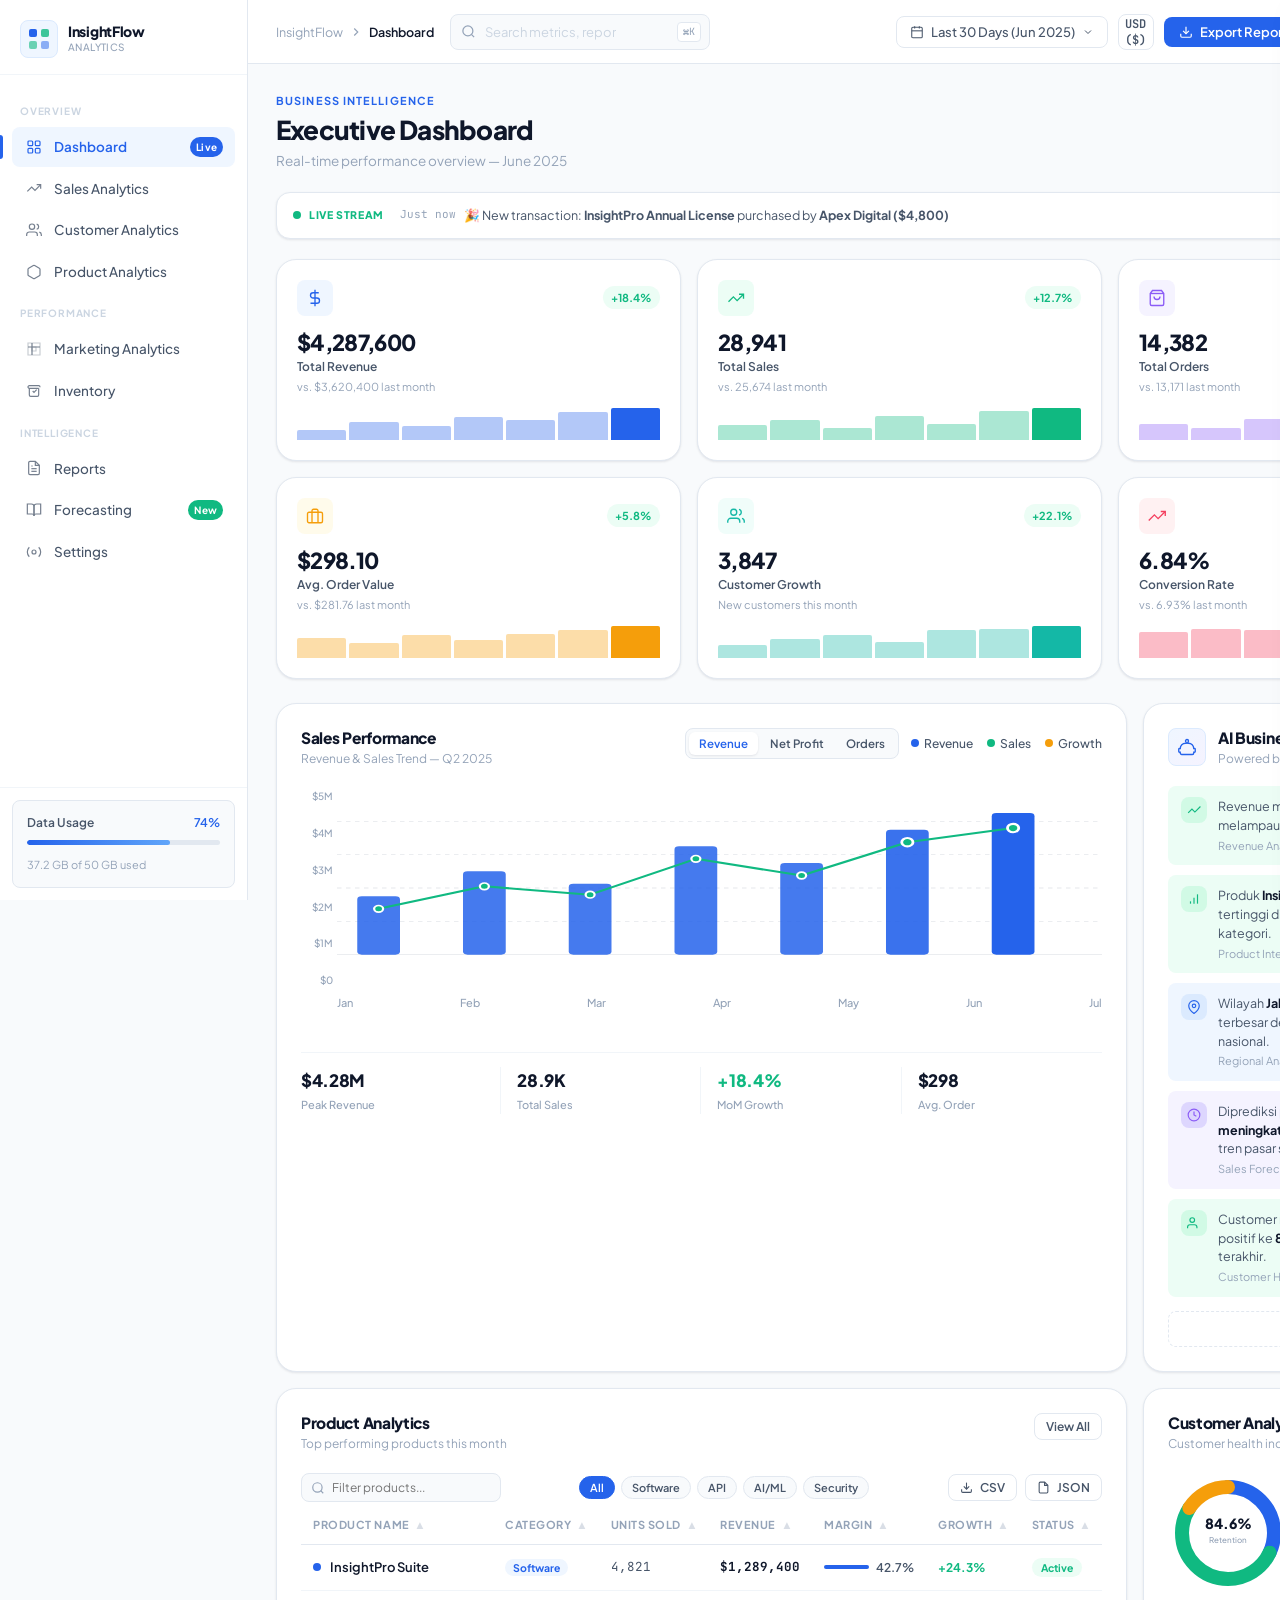
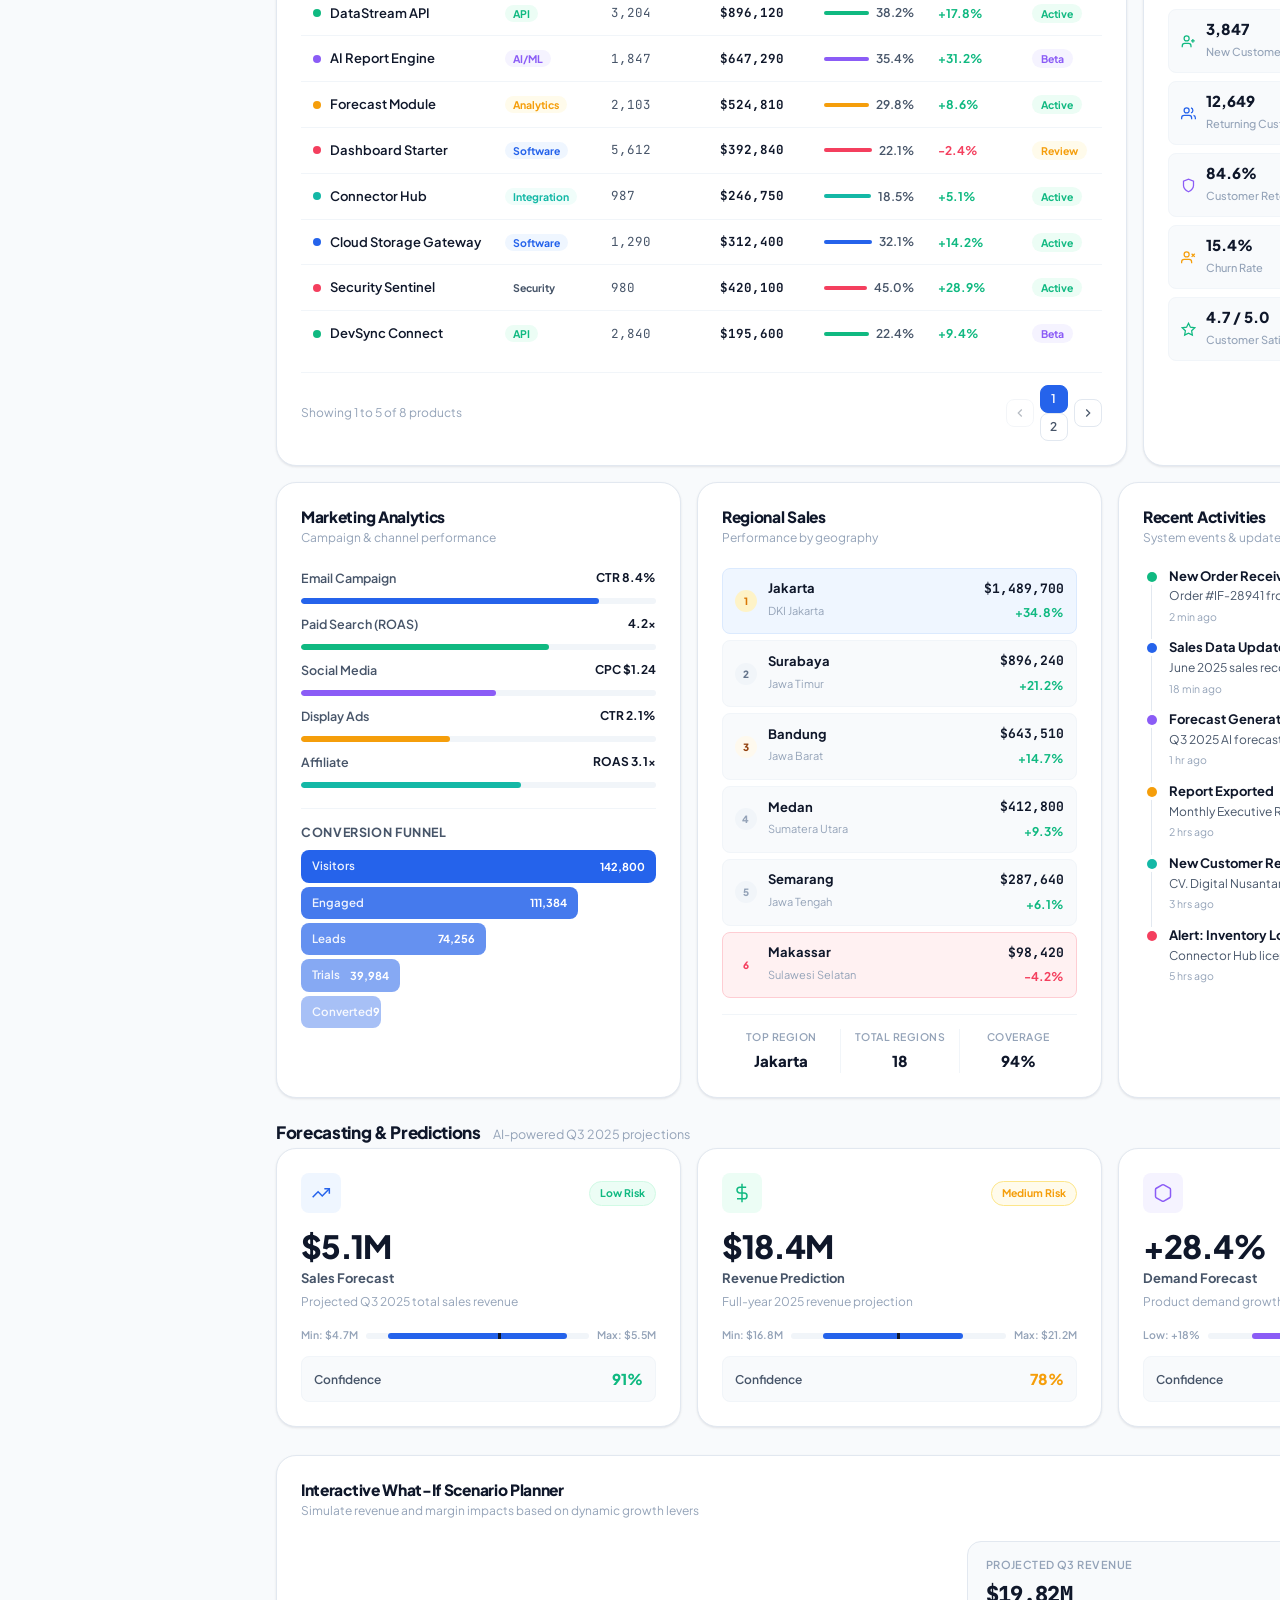
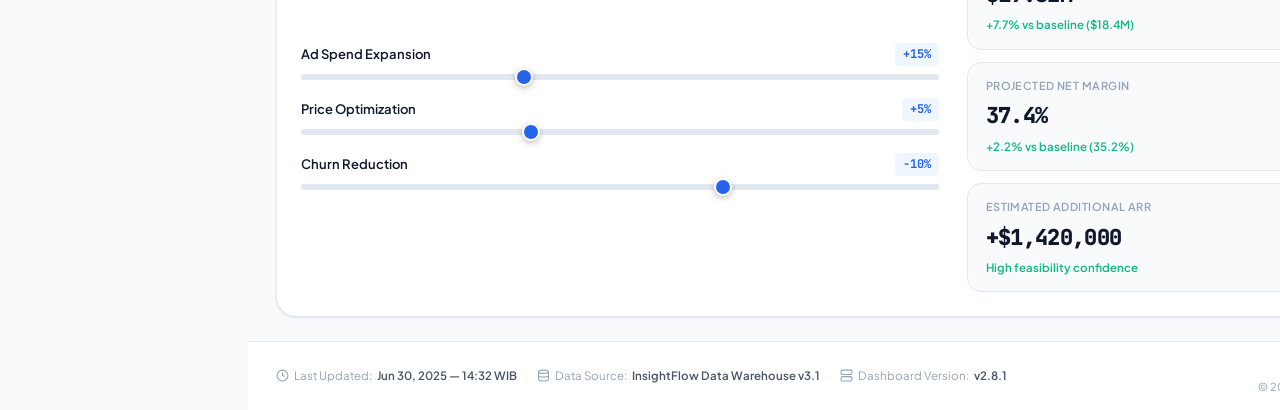
==== index.html @ 45b8091e "feat(shortcuts): add keyboard shortcuts modal markup and close handlers" ====
<!DOCTYPE html>
<html lang="en">
<head>
  <meta charset="UTF-8" />
  <meta name="viewport" content="width=device-width, initial-scale=1.0" />
  <title>InsightFlow Analytics — Business Intelligence Dashboard</title>
  <link rel="stylesheet" href="style.css" />
  <link rel="preconnect" href="https://fonts.googleapis.com" />
  <link href="https://fonts.googleapis.com/css2?family=Plus+Jakarta+Sans:wght@300;400;500;600;700;800&family=JetBrains+Mono:wght@400;500&display=swap" rel="stylesheet" />
</head>
<body>

<!-- ═══════════════════════════════════════════════════════════
     SIDEBAR NAVIGATION
═══════════════════════════════════════════════════════════ -->
<aside class="sidebar">
  <div class="sidebar-logo">
    <div class="logo-icon">
      <svg width="22" height="22" viewBox="0 0 22 22" fill="none">
        <rect x="1" y="1" width="8" height="8" rx="2" fill="#2563EB"/>
        <rect x="13" y="1" width="8" height="8" rx="2" fill="#10B981" opacity="0.8"/>
        <rect x="1" y="13" width="8" height="8" rx="2" fill="#10B981" opacity="0.6"/>
        <rect x="13" y="13" width="8" height="8" rx="2" fill="#2563EB" opacity="0.5"/>
      </svg>
    </div>
    <div class="logo-text">
      <span class="logo-name">InsightFlow</span>
      <span class="logo-sub">Analytics</span>
    </div>
  </div>

  <nav class="sidebar-nav">
    <span class="nav-section-label">Overview</span>

    <a href="#" class="nav-item active">
      <span class="nav-icon">
        <svg width="16" height="16" viewBox="0 0 24 24" fill="none" stroke="currentColor" stroke-width="1.8"><rect x="3" y="3" width="7" height="7" rx="1.5"/><rect x="14" y="3" width="7" height="7" rx="1.5"/><rect x="3" y="14" width="7" height="7" rx="1.5"/><rect x="14" y="14" width="7" height="7" rx="1.5"/></svg>
      </span>
      <span>Dashboard</span>
      <span class="nav-badge">Live</span>
    </a>

    <a href="#" class="nav-item">
      <span class="nav-icon">
        <svg width="16" height="16" viewBox="0 0 24 24" fill="none" stroke="currentColor" stroke-width="1.8"><polyline points="22 7 13.5 15.5 8.5 10.5 2 17"/><polyline points="16 7 22 7 22 13"/></svg>
      </span>
      <span>Sales Analytics</span>
    </a>

    <a href="#" class="nav-item">
      <span class="nav-icon">
        <svg width="16" height="16" viewBox="0 0 24 24" fill="none" stroke="currentColor" stroke-width="1.8"><path d="M17 21v-2a4 4 0 0 0-4-4H5a4 4 0 0 0-4 4v2"/><circle cx="9" cy="7" r="4"/><path d="M23 21v-2a4 4 0 0 0-3-3.87"/><path d="M16 3.13a4 4 0 0 1 0 7.75"/></svg>
      </span>
      <span>Customer Analytics</span>
    </a>

    <a href="#" class="nav-item">
      <span class="nav-icon">
        <svg width="16" height="16" viewBox="0 0 24 24" fill="none" stroke="currentColor" stroke-width="1.8"><path d="M21 16V8a2 2 0 0 0-1-1.73l-7-4a2 2 0 0 0-2 0l-7 4A2 2 0 0 0 3 8v8a2 2 0 0 0 1 1.73l7 4a2 2 0 0 0 2 0l7-4A2 2 0 0 0 21 16z"/></svg>
      </span>
      <span>Product Analytics</span>
    </a>

    <span class="nav-section-label">Performance</span>

    <a href="#" class="nav-item">
      <span class="nav-icon">
        <svg width="16" height="16" viewBox="0 0 24 24" fill="none" stroke="currentColor" stroke-width="1.8"><path d="M3 3h18v18H3zM9 9h6v6H9z" opacity="0.4"/><path d="M3 9h18M9 3v18"/></svg>
      </span>
      <span>Marketing Analytics</span>
    </a>

    <a href="#" class="nav-item">
      <span class="nav-icon">
        <svg width="16" height="16" viewBox="0 0 24 24" fill="none" stroke="currentColor" stroke-width="1.8"><path d="M5 8h14M5 8a2 2 0 0 1-2-2V6a2 2 0 0 1 2-2h14a2 2 0 0 1 2 2v.5"/><path d="M5 8v10a2 2 0 0 0 2 2h10a2 2 0 0 0 2-2V8"/><path d="M10 12l2 2 4-4"/></svg>
      </span>
      <span>Inventory</span>
    </a>

    <span class="nav-section-label">Intelligence</span>

    <a href="#" class="nav-item">
      <span class="nav-icon">
        <svg width="16" height="16" viewBox="0 0 24 24" fill="none" stroke="currentColor" stroke-width="1.8"><path d="M14 2H6a2 2 0 0 0-2 2v16a2 2 0 0 0 2 2h12a2 2 0 0 0 2-2V8z"/><polyline points="14 2 14 8 20 8"/><line x1="16" y1="13" x2="8" y2="13"/><line x1="16" y1="17" x2="8" y2="17"/><line x1="10" y1="9" x2="8" y2="9"/></svg>
      </span>
      <span>Reports</span>
    </a>

    <a href="#" class="nav-item">
      <span class="nav-icon">
        <svg width="16" height="16" viewBox="0 0 24 24" fill="none" stroke="currentColor" stroke-width="1.8"><path d="M2 3h6a4 4 0 0 1 4 4v14a3 3 0 0 0-3-3H2z"/><path d="M22 3h-6a4 4 0 0 0-4 4v14a3 3 0 0 1 3-3h7z"/></svg>
      </span>
      <span>Forecasting</span>
      <span class="nav-badge new">New</span>
    </a>

    <a href="#" class="nav-item">
      <span class="nav-icon">
        <svg width="16" height="16" viewBox="0 0 24 24" fill="none" stroke="currentColor" stroke-width="1.8"><circle cx="12" cy="12" r="3"/><path d="M19.07 4.93a10 10 0 0 1 0 14.14M4.93 4.93a10 10 0 0 0 0 14.14"/></svg>
      </span>
      <span>Settings</span>
    </a>
  </nav>

  <div class="sidebar-footer">
    <div class="usage-card">
      <div class="usage-label">
        <span>Data Usage</span>
        <span class="usage-pct">74%</span>
      </div>
      <div class="usage-track">
        <div class="usage-fill" style="width:74%"></div>
      </div>
      <span class="usage-sub">37.2 GB of 50 GB used</span>
    </div>
  </div>
</aside>

<!-- ═══════════════════════════════════════════════════════════
     MAIN CONTENT
═══════════════════════════════════════════════════════════ -->
<main class="main-content">

  <!-- TOP NAVIGATION -->
  <header class="topbar">
    <div class="topbar-left">
      <div class="breadcrumb">
        <span class="bc-root">InsightFlow</span>
        <svg width="14" height="14" viewBox="0 0 24 24" fill="none" stroke="currentColor" stroke-width="2"><polyline points="9 18 15 12 9 6"/></svg>
        <span class="bc-current">Dashboard</span>
      </div>
      <div class="search-wrap">
        <svg class="search-ico" width="15" height="15" viewBox="0 0 24 24" fill="none" stroke="currentColor" stroke-width="2"><circle cx="11" cy="11" r="8"/><line x1="21" y1="21" x2="16.65" y2="16.65"/></svg>
        <input class="search-input" type="search" placeholder="Search metrics, reports, insights…" />
        <kbd class="search-kbd">⌘K</kbd>
      </div>
    </div>
    <div class="topbar-right">
      <div class="dropdown date-picker-wrap">
        <button class="date-picker date-picker-btn" id="datePickerBtn" type="button" aria-haspopup="true" aria-expanded="false">
          <svg width="14" height="14" viewBox="0 0 24 24" fill="none" stroke="currentColor" stroke-width="1.8"><rect x="3" y="4" width="18" height="18" rx="2"/><line x1="16" y1="2" x2="16" y2="6"/><line x1="8" y1="2" x2="8" y2="6"/><line x1="3" y1="10" x2="21" y2="10"/></svg>
          <span class="selected-date-text">Last 30 Days (Jun 2025)</span>
          <svg width="12" height="12" viewBox="0 0 24 24" fill="none" stroke="currentColor" stroke-width="2"><polyline points="6 9 12 15 18 9"/></svg>
        </button>
        <div class="dropdown-menu date-picker-menu" id="datePickerMenu">
          <button type="button" class="dropdown-item" data-range="today">Today</button>
          <button type="button" class="dropdown-item" data-range="7d">Last 7 Days</button>
          <button type="button" class="dropdown-item active" data-range="30d">Last 30 Days (Jun 2025)</button>
          <button type="button" class="dropdown-item" data-range="q2">Q2 2025 (Apr – Jun)</button>
          <button type="button" class="dropdown-item" data-range="ytd">Year to Date (2025)</button>
          <button type="button" class="dropdown-item" data-range="1y">Full Year 2024</button>
        </div>
      </div>

      <div class="dropdown currency-wrap">
        <button class="icon-btn currency-btn" id="currencyBtn" type="button" aria-haspopup="true" aria-expanded="false" title="Switch Currency">
          <span class="currency-symbol-label">USD ($)</span>
        </button>
        <div class="dropdown-menu currency-menu" id="currencyMenu">
          <button type="button" class="dropdown-item active" data-currency="USD" data-rate="1" data-symbol="$">USD ($)</button>
          <button type="button" class="dropdown-item" data-currency="EUR" data-rate="0.92" data-symbol="€">EUR (€)</button>
          <button type="button" class="dropdown-item" data-currency="GBP" data-rate="0.78" data-symbol="£">GBP (£)</button>
          <button type="button" class="dropdown-item" data-currency="IDR" data-rate="16200" data-symbol="Rp ">IDR (Rp)</button>
        </div>
      </div>
      <button class="btn-export">
        <svg width="14" height="14" viewBox="0 0 24 24" fill="none" stroke="currentColor" stroke-width="2"><path d="M21 15v4a2 2 0 0 1-2 2H5a2 2 0 0 1-2-2v-4"/><polyline points="7 10 12 15 17 10"/><line x1="12" y1="15" x2="12" y2="3"/></svg>
        Export Report
      </button>
      <div class="dropdown notif-wrap">
        <button class="icon-btn notif-btn" id="notifBtn" type="button" aria-haspopup="true" aria-expanded="false" title="Notifications">
          <svg width="16" height="16" viewBox="0 0 24 24" fill="none" stroke="currentColor" stroke-width="1.8"><path d="M18 8A6 6 0 0 0 6 8c0 7-3 9-3 9h18s-3-2-3-9"/><path d="M13.73 21a2 2 0 0 1-3.46 0"/></svg>
          <span class="notif-dot" id="notifDot"></span>
        </button>
        <div class="dropdown-menu notif-panel" id="notifPanel">
          <div class="notif-header">
            <h4>Notifications <span class="notif-count-badge" id="notifCount">3 New</span></h4>
            <button type="button" class="notif-mark-read" id="notifMarkRead">Mark all read</button>
          </div>
          <div class="notif-list" id="notifList">
            <div class="notif-item unread">
              <div class="notif-item-icon green">📈</div>
              <div>
                <div class="notif-item-title">Monthly Revenue Target Surpassed!</div>
                <div class="notif-item-time">5 minutes ago · +18.4% above benchmark</div>
              </div>
            </div>
            <div class="notif-item unread">
              <div class="notif-item-icon blue">🤝</div>
              <div>
                <div class="notif-item-title">Enterprise Deal Closed: CloudTech Global</div>
                <div class="notif-item-time">24 minutes ago · $120,000 Annual Tier</div>
              </div>
            </div>
            <div class="notif-item unread">
              <div class="notif-item-icon amber">⚡</div>
              <div>
                <div class="notif-item-title">System Latency Restored to Normal</div>
                <div class="notif-item-time">1 hour ago · APAC Gateway running 38ms</div>
              </div>
            </div>
          </div>
          <div class="notif-footer">
            <button type="button" class="notif-footer-btn" id="notifClearBtn">Clear All Notifications</button>
          </div>
        </div>
      </div>
      <button class="icon-btn darkmode-btn" title="Toggle Dark Mode">
        <svg width="16" height="16" viewBox="0 0 24 24" fill="none" stroke="currentColor" stroke-width="1.8"><path d="M21 12.79A9 9 0 1 1 11.21 3 7 7 0 0 0 21 12.79z"/></svg>
      </button>
      <div class="avatar-wrap">
        <div class="avatar">AS</div>
        <div class="avatar-info">
          <span class="avatar-name">Arya Satria</span>
          <span class="avatar-role">Data Analyst</span>
        </div>
      </div>
    </div>
  </header>

  <!-- PAGE HEADER -->
  <section class="page-header">
    <div>
      <div class="page-eyebrow">Business Intelligence</div>
      <h1 class="page-title">Executive Dashboard</h1>
      <p class="page-sub">Real-time performance overview — June 2025</p>
    </div>
    <div class="page-header-actions">
      <span class="live-badge">
        <span class="live-dot"></span>
        Live Data
      </span>
      <button class="btn-outline">
        <svg width="14" height="14" viewBox="0 0 24 24" fill="none" stroke="currentColor" stroke-width="2"><path d="M3 12a9 9 0 1 0 9-9 9.75 9.75 0 0 0-6.74 2.74L3 8"/><path d="M3 3v5h5"/></svg>
        Refresh
      </button>
    </div>
  </section>

  <!-- LIVE STREAM TICKER -->
  <div class="live-activity-bar">
    <div class="live-indicator">
      <span class="live-pulse"></span>
      <span class="live-label">LIVE STREAM</span>
    </div>
    <div class="live-ticker-wrap">
      <div class="live-ticker-item" id="liveTickerItem">
        <span class="ticker-time">Just now</span>
        <span class="ticker-text">🎉 New transaction: <strong>InsightPro Annual License</strong> purchased by <strong>Apex Digital ($4,800)</strong></span>
      </div>
    </div>
    <div class="live-actions">
      <button type="button" class="live-toggle-btn" id="liveToggleBtn" title="Toggle live activity stream">Pause Stream</button>
    </div>
  </div>

  <!-- ═══ SECTION 1: KPI CARDS ═══ -->
  <section class="kpi-grid">

    <div class="kpi-card" data-kpi="revenue">
      <div class="kpi-header">
        <div class="kpi-icon-wrap blue">
          <svg width="18" height="18" viewBox="0 0 24 24" fill="none" stroke="currentColor" stroke-width="1.8"><line x1="12" y1="1" x2="12" y2="23"/><path d="M17 5H9.5a3.5 3.5 0 0 0 0 7h5a3.5 3.5 0 0 1 0 7H6"/></svg>
        </div>
        <span class="kpi-badge up">+18.4%</span>
      </div>
      <div class="kpi-value">$4,287,600</div>
      <div class="kpi-label">Total Revenue</div>
      <div class="kpi-period">vs. $3,620,400 last month</div>
      <div class="kpi-trend">
        <div class="trend-bar"><div class="trend-fill" style="height:30%"></div></div>
        <div class="trend-bar"><div class="trend-fill" style="height:55%"></div></div>
        <div class="trend-bar"><div class="trend-fill" style="height:42%"></div></div>
        <div class="trend-bar"><div class="trend-fill" style="height:70%"></div></div>
        <div class="trend-bar"><div class="trend-fill" style="height:60%"></div></div>
        <div class="trend-bar"><div class="trend-fill" style="height:85%"></div></div>
        <div class="trend-bar active"><div class="trend-fill" style="height:100%"></div></div>
      </div>
    </div>

    <div class="kpi-card" data-kpi="sales">
      <div class="kpi-header">
        <div class="kpi-icon-wrap green">
          <svg width="18" height="18" viewBox="0 0 24 24" fill="none" stroke="currentColor" stroke-width="1.8"><polyline points="22 7 13.5 15.5 8.5 10.5 2 17"/><polyline points="16 7 22 7 22 13"/></svg>
        </div>
        <span class="kpi-badge up">+12.7%</span>
      </div>
      <div class="kpi-value">28,941</div>
      <div class="kpi-label">Total Sales</div>
      <div class="kpi-period">vs. 25,674 last month</div>
      <div class="kpi-trend">
        <div class="trend-bar"><div class="trend-fill green" style="height:45%"></div></div>
        <div class="trend-bar"><div class="trend-fill green" style="height:60%"></div></div>
        <div class="trend-bar"><div class="trend-fill green" style="height:38%"></div></div>
        <div class="trend-bar"><div class="trend-fill green" style="height:75%"></div></div>
        <div class="trend-bar"><div class="trend-fill green" style="height:50%"></div></div>
        <div class="trend-bar"><div class="trend-fill green" style="height:90%"></div></div>
        <div class="trend-bar active"><div class="trend-fill green" style="height:100%"></div></div>
      </div>
    </div>

    <div class="kpi-card" data-kpi="orders">
      <div class="kpi-header">
        <div class="kpi-icon-wrap purple">
          <svg width="18" height="18" viewBox="0 0 24 24" fill="none" stroke="currentColor" stroke-width="1.8"><path d="M6 2L3 6v14a2 2 0 0 0 2 2h14a2 2 0 0 0 2-2V6l-3-4z"/><line x1="3" y1="6" x2="21" y2="6"/><path d="M16 10a4 4 0 0 1-8 0"/></svg>
        </div>
        <span class="kpi-badge up">+9.2%</span>
      </div>
      <div class="kpi-value">14,382</div>
      <div class="kpi-label">Total Orders</div>
      <div class="kpi-period">vs. 13,171 last month</div>
      <div class="kpi-trend">
        <div class="trend-bar"><div class="trend-fill purple" style="height:50%"></div></div>
        <div class="trend-bar"><div class="trend-fill purple" style="height:35%"></div></div>
        <div class="trend-bar"><div class="trend-fill purple" style="height:65%"></div></div>
        <div class="trend-bar"><div class="trend-fill purple" style="height:55%"></div></div>
        <div class="trend-bar"><div class="trend-fill purple" style="height:80%"></div></div>
        <div class="trend-bar"><div class="trend-fill purple" style="height:70%"></div></div>
        <div class="trend-bar active"><div class="trend-fill purple" style="height:100%"></div></div>
      </div>
    </div>

    <div class="kpi-card" data-kpi="aov">
      <div class="kpi-header">
        <div class="kpi-icon-wrap amber">
          <svg width="18" height="18" viewBox="0 0 24 24" fill="none" stroke="currentColor" stroke-width="1.8"><rect x="2" y="7" width="20" height="14" rx="2"/><path d="M16 21V5a2 2 0 0 0-2-2h-4a2 2 0 0 0-2 2v16"/></svg>
        </div>
        <span class="kpi-badge up">+5.8%</span>
      </div>
      <div class="kpi-value">$298.10</div>
      <div class="kpi-label">Avg. Order Value</div>
      <div class="kpi-period">vs. $281.76 last month</div>
      <div class="kpi-trend">
        <div class="trend-bar"><div class="trend-fill amber" style="height:60%"></div></div>
        <div class="trend-bar"><div class="trend-fill amber" style="height:45%"></div></div>
        <div class="trend-bar"><div class="trend-fill amber" style="height:70%"></div></div>
        <div class="trend-bar"><div class="trend-fill amber" style="height:55%"></div></div>
        <div class="trend-bar"><div class="trend-fill amber" style="height:75%"></div></div>
        <div class="trend-bar"><div class="trend-fill amber" style="height:85%"></div></div>
        <div class="trend-bar active"><div class="trend-fill amber" style="height:100%"></div></div>
      </div>
    </div>

    <div class="kpi-card" data-kpi="growth">
      <div class="kpi-header">
        <div class="kpi-icon-wrap teal">
          <svg width="18" height="18" viewBox="0 0 24 24" fill="none" stroke="currentColor" stroke-width="1.8"><path d="M17 21v-2a4 4 0 0 0-4-4H5a4 4 0 0 0-4 4v2"/><circle cx="9" cy="7" r="4"/><path d="M23 21v-2a4 4 0 0 0-3-3.87"/><path d="M16 3.13a4 4 0 0 1 0 7.75"/></svg>
        </div>
        <span class="kpi-badge up">+22.1%</span>
      </div>
      <div class="kpi-value">3,847</div>
      <div class="kpi-label">Customer Growth</div>
      <div class="kpi-period">New customers this month</div>
      <div class="kpi-trend">
        <div class="trend-bar"><div class="trend-fill teal" style="height:40%"></div></div>
        <div class="trend-bar"><div class="trend-fill teal" style="height:58%"></div></div>
        <div class="trend-bar"><div class="trend-fill teal" style="height:72%"></div></div>
        <div class="trend-bar"><div class="trend-fill teal" style="height:48%"></div></div>
        <div class="trend-bar"><div class="trend-fill teal" style="height:85%"></div></div>
        <div class="trend-bar"><div class="trend-fill teal" style="height:90%"></div></div>
        <div class="trend-bar active"><div class="trend-fill teal" style="height:100%"></div></div>
      </div>
    </div>

    <div class="kpi-card" data-kpi="conversion">
      <div class="kpi-header">
        <div class="kpi-icon-wrap rose">
          <svg width="18" height="18" viewBox="0 0 24 24" fill="none" stroke="currentColor" stroke-width="1.8"><polyline points="23 6 13.5 15.5 8.5 10.5 1 18"/><polyline points="17 6 23 6 23 12"/></svg>
        </div>
        <span class="kpi-badge down">-1.3%</span>
      </div>
      <div class="kpi-value">6.84%</div>
      <div class="kpi-label">Conversion Rate</div>
      <div class="kpi-period">vs. 6.93% last month</div>
      <div class="kpi-trend">
        <div class="trend-bar"><div class="trend-fill rose" style="height:80%"></div></div>
        <div class="trend-bar"><div class="trend-fill rose" style="height:90%"></div></div>
        <div class="trend-bar"><div class="trend-fill rose" style="height:85%"></div></div>
        <div class="trend-bar"><div class="trend-fill rose" style="height:75%"></div></div>
        <div class="trend-bar"><div class="trend-fill rose" style="height:70%"></div></div>
        <div class="trend-bar"><div class="trend-fill rose" style="height:65%"></div></div>
        <div class="trend-bar active"><div class="trend-fill rose" style="height:60%"></div></div>
      </div>
    </div>

  </section>

  <!-- ═══ SECTION 2: SALES PERFORMANCE + AI INSIGHT ═══ -->
  <section class="two-col-section">

    <!-- Sales Performance Chart -->
    <div class="card chart-card">
      <div class="card-header">
        <div>
          <h2 class="card-title">Sales Performance</h2>
          <p class="card-sub">Revenue & Sales Trend — Q2 2025</p>
        </div>
        <div class="chart-header-actions">
          <div class="chart-tabs">
            <button type="button" class="chart-tab active" data-metric="revenue">Revenue</button>
            <button type="button" class="chart-tab" data-metric="profit">Net Profit</button>
            <button type="button" class="chart-tab" data-metric="orders">Orders</button>
          </div>
          <div class="chart-legend">
            <span class="legend-item"><span class="legend-dot blue"></span>Revenue</span>
            <span class="legend-item"><span class="legend-dot green"></span>Sales</span>
            <span class="legend-item"><span class="legend-dot amber"></span>Growth</span>
          </div>
        </div>
      </div>
      <div class="chart-area">
        <!-- SVG Bar + Line Chart -->
        <svg viewBox="0 0 680 240" preserveAspectRatio="none" class="chart-svg">
          <!-- Grid lines -->
          <line x1="0" y1="200" x2="680" y2="200" stroke="#e5e7eb" stroke-width="1"/>
          <line x1="0" y1="160" x2="680" y2="160" stroke="#e5e7eb" stroke-width="1" stroke-dasharray="4,4"/>
          <line x1="0" y1="120" x2="680" y2="120" stroke="#e5e7eb" stroke-width="1" stroke-dasharray="4,4"/>
          <line x1="0" y1="80" x2="680" y2="80" stroke="#e5e7eb" stroke-width="1" stroke-dasharray="4,4"/>
          <line x1="0" y1="40" x2="680" y2="40" stroke="#e5e7eb" stroke-width="1" stroke-dasharray="4,4"/>

          <!-- Revenue bars -->
          <rect x="18"  y="130" width="38" height="70" rx="4" fill="#2563EB" opacity="0.85"/>
          <rect x="112" y="100" width="38" height="100" rx="4" fill="#2563EB" opacity="0.85"/>
          <rect x="206" y="115" width="38" height="85" rx="4" fill="#2563EB" opacity="0.85"/>
          <rect x="300" y="70"  width="38" height="130" rx="4" fill="#2563EB" opacity="0.85"/>
          <rect x="394" y="90"  width="38" height="110" rx="4" fill="#2563EB" opacity="0.85"/>
          <rect x="488" y="50"  width="38" height="150" rx="4" fill="#2563EB" opacity="0.9"/>
          <rect x="582" y="30"  width="38" height="170" rx="4" fill="#2563EB"/>

          <!-- Sales line -->
          <polyline points="37,145 131,118 225,128 319,85 413,105 507,65 601,48"
            fill="none" stroke="#10B981" stroke-width="2.5" stroke-linejoin="round" stroke-linecap="round"/>
          <!-- Dots -->
          <circle cx="37"  cy="145" r="4" fill="#10B981" stroke="white" stroke-width="2"/>
          <circle cx="131" cy="118" r="4" fill="#10B981" stroke="white" stroke-width="2"/>
          <circle cx="225" cy="128" r="4" fill="#10B981" stroke="white" stroke-width="2"/>
          <circle cx="319" cy="85"  r="4" fill="#10B981" stroke="white" stroke-width="2"/>
          <circle cx="413" cy="105" r="4" fill="#10B981" stroke="white" stroke-width="2"/>
          <circle cx="507" cy="65"  r="5" fill="#10B981" stroke="white" stroke-width="2.5"/>
          <circle cx="601" cy="48"  r="5" fill="#10B981" stroke="white" stroke-width="2.5"/>
        </svg>

        <!-- X-axis labels -->
        <div class="chart-x-axis">
          <span>Jan</span><span>Feb</span><span>Mar</span><span>Apr</span><span>May</span><span>Jun</span><span>Jul</span>
        </div>

        <!-- Y-axis labels -->
        <div class="chart-y-axis">
          <span>$5M</span>
          <span>$4M</span>
          <span>$3M</span>
          <span>$2M</span>
          <span>$1M</span>
          <span>$0</span>
        </div>
      </div>
      <div class="chart-summary-row">
        <div class="chart-stat">
          <span class="cs-val">$4.28M</span>
          <span class="cs-lbl">Peak Revenue</span>
        </div>
        <div class="chart-stat">
          <span class="cs-val">28.9K</span>
          <span class="cs-lbl">Total Sales</span>
        </div>
        <div class="chart-stat">
          <span class="cs-val green">+18.4%</span>
          <span class="cs-lbl">MoM Growth</span>
        </div>
        <div class="chart-stat">
          <span class="cs-val">$298</span>
          <span class="cs-lbl">Avg. Order</span>
        </div>
      </div>
    </div>

    <!-- AI Insight Panel -->
    <div class="card ai-panel">
      <div class="ai-panel-header">
        <div class="ai-icon">
          <svg width="18" height="18" viewBox="0 0 24 24" fill="none" stroke="currentColor" stroke-width="1.8"><path d="M12 2a2 2 0 0 1 2 2c0 .74-.4 1.39-1 1.73V7h1a7 7 0 0 1 7 7h1a1 1 0 0 1 1 1v3a1 1 0 0 1-1 1h-1v1a2 2 0 0 1-2 2H5a2 2 0 0 1-2-2v-1H2a1 1 0 0 1-1-1v-3a1 1 0 0 1 1-1h1a7 7 0 0 1 7-7h1V5.73c-.6-.34-1-.99-1-1.73a2 2 0 0 1 2-2z"/></svg>
        </div>
        <div>
          <h2 class="card-title">AI Business Insights</h2>
          <p class="card-sub">Powered by InsightFlow AI Engine</p>
        </div>
        <span class="ai-badge">Beta</span>
      </div>
      <div class="ai-insights-list">
        <div class="ai-insight-item positive">
          <div class="ai-insight-icon">
            <svg width="14" height="14" viewBox="0 0 24 24" fill="none" stroke="currentColor" stroke-width="2"><polyline points="23 6 13.5 15.5 8.5 10.5 2 17"/></svg>
          </div>
          <div>
            <p class="ai-insight-text">Revenue meningkat <strong>18%</strong> dibanding bulan lalu, melampaui target Q2 sebesar 4.2 poin.</p>
            <span class="ai-insight-meta">Revenue Analysis · 2 min ago</span>
          </div>
        </div>
        <div class="ai-insight-item positive">
          <div class="ai-insight-icon">
            <svg width="14" height="14" viewBox="0 0 24 24" fill="none" stroke="currentColor" stroke-width="2"><path d="M12 20V10"/><path d="M18 20V4"/><path d="M6 20v-4"/></svg>
          </div>
          <div>
            <p class="ai-insight-text">Produk <strong>InsightPro Suite</strong> memiliki profit margin tertinggi di 42.7%, jauh di atas rata-rata kategori.</p>
            <span class="ai-insight-meta">Product Intelligence · 5 min ago</span>
          </div>
        </div>
        <div class="ai-insight-item info">
          <div class="ai-insight-icon">
            <svg width="14" height="14" viewBox="0 0 24 24" fill="none" stroke="currentColor" stroke-width="2"><path d="M21 10c0 7-9 13-9 13s-9-6-9-13a9 9 0 0 1 18 0z"/><circle cx="12" cy="10" r="3"/></svg>
          </div>
          <div>
            <p class="ai-insight-text">Wilayah <strong>Jakarta</strong> menjadi kontributor penjualan terbesar dengan 34.8% dari total revenue nasional.</p>
            <span class="ai-insight-meta">Regional Analysis · 8 min ago</span>
          </div>
        </div>
        <div class="ai-insight-item forecast">
          <div class="ai-insight-icon">
            <svg width="14" height="14" viewBox="0 0 24 24" fill="none" stroke="currentColor" stroke-width="2"><circle cx="12" cy="12" r="10"/><polyline points="12 6 12 12 16 14"/></svg>
          </div>
          <div>
            <p class="ai-insight-text">Diprediksi penjualan minggu depan akan <strong>meningkat 12%</strong> berdasarkan pola historis dan tren pasar saat ini.</p>
            <span class="ai-insight-meta">Sales Forecast · 12 min ago</span>
          </div>
        </div>
        <div class="ai-insight-item positive">
          <div class="ai-insight-icon">
            <svg width="14" height="14" viewBox="0 0 24 24" fill="none" stroke="currentColor" stroke-width="2"><path d="M17 21v-2a4 4 0 0 0-4-4H5a4 4 0 0 0-4 4v2"/><circle cx="9" cy="7" r="4"/></svg>
          </div>
          <div>
            <p class="ai-insight-text">Customer retention mengalami peningkatan positif ke <strong>84.6%</strong>, tertinggi dalam 8 bulan terakhir.</p>
            <span class="ai-insight-meta">Customer Health · 15 min ago</span>
          </div>
        </div>
      </div>
      <button class="ai-view-more">View All Insights →</button>
    </div>

  </section>

  <!-- ═══ SECTION 3: PRODUCT TABLE + CUSTOMER ANALYTICS ═══ -->
  <section class="two-col-section">

    <!-- Product Analytics Table -->
    <div class="card table-card">
      <div class="card-header">
        <div>
          <h2 class="card-title">Product Analytics</h2>
          <p class="card-sub">Top performing products this month</p>
        </div>
        <button class="btn-outline sm">View All</button>
      </div>

      <div class="table-toolbar">
        <div class="table-search-wrap">
          <svg width="14" height="14" viewBox="0 0 24 24" fill="none" stroke="currentColor" stroke-width="2"><circle cx="11" cy="11" r="8"/><line x1="21" y1="21" x2="16.65" y2="16.65"/></svg>
          <input type="search" class="table-search-input" id="tableSearchInput" placeholder="Filter products..." />
        </div>
        <div class="category-pills">
          <button type="button" class="cat-pill active" data-category="all">All</button>
          <button type="button" class="cat-pill" data-category="software">Software</button>
          <button type="button" class="cat-pill" data-category="api">API</button>
          <button type="button" class="cat-pill" data-category="ai">AI/ML</button>
          <button type="button" class="cat-pill" data-category="security">Security</button>
        </div>
        <div class="table-actions">
          <button type="button" class="btn-outline sm" id="btnExportCSV" title="Export table to CSV">
            <svg width="13" height="13" viewBox="0 0 24 24" fill="none" stroke="currentColor" stroke-width="2"><path d="M21 15v4a2 2 0 0 1-2 2H5a2 2 0 0 1-2-2v-4"/><polyline points="7 10 12 15 17 10"/><line x1="12" y1="15" x2="12" y2="3"/></svg>
            CSV
          </button>
          <button type="button" class="btn-outline sm" id="btnExportJSON" title="Export table to JSON">
            <svg width="13" height="13" viewBox="0 0 24 24" fill="none" stroke="currentColor" stroke-width="2"><path d="M14 2H6a2 2 0 0 0-2 2v16a2 2 0 0 0 2 2h12a2 2 0 0 0 2-2V8z"/><polyline points="14 2 14 8 20 8"/></svg>
            JSON
          </button>
        </div>
      </div>

      <div class="table-wrap">
        <table class="data-table">
          <thead>
            <tr>
              <th class="sortable" data-sort="name">Product Name <span class="sort-arrow">▲</span></th>
              <th class="sortable" data-sort="category">Category <span class="sort-arrow">▲</span></th>
              <th class="sortable" data-sort="units">Units Sold <span class="sort-arrow">▲</span></th>
              <th class="sortable" data-sort="revenue">Revenue <span class="sort-arrow">▲</span></th>
              <th class="sortable" data-sort="margin">Margin <span class="sort-arrow">▲</span></th>
              <th class="sortable" data-sort="growth">Growth <span class="sort-arrow">▲</span></th>
              <th class="sortable" data-sort="status">Status <span class="sort-arrow">▲</span></th>
            </tr>
          </thead>
          <tbody>
            <tr>
              <td class="product-cell">
                <div class="product-dot blue"></div>
                <span>InsightPro Suite</span>
              </td>
              <td><span class="cat-badge software">Software</span></td>
              <td class="mono">4,821</td>
              <td class="mono bold">$1,289,400</td>
              <td>
                <div class="margin-bar-wrap">
                  <div class="margin-bar" style="width:42.7%"></div>
                  <span>42.7%</span>
                </div>
              </td>
              <td><span class="growth-up">+24.3%</span></td>
              <td><span class="status-badge active">Active</span></td>
            </tr>
            <tr>
              <td class="product-cell">
                <div class="product-dot green"></div>
                <span>DataStream API</span>
              </td>
              <td><span class="cat-badge api">API</span></td>
              <td class="mono">3,204</td>
              <td class="mono bold">$896,120</td>
              <td>
                <div class="margin-bar-wrap">
                  <div class="margin-bar green" style="width:38.2%"></div>
                  <span>38.2%</span>
                </div>
              </td>
              <td><span class="growth-up">+17.8%</span></td>
              <td><span class="status-badge active">Active</span></td>
            </tr>
            <tr>
              <td class="product-cell">
                <div class="product-dot purple"></div>
                <span>AI Report Engine</span>
              </td>
              <td><span class="cat-badge ai">AI/ML</span></td>
              <td class="mono">1,847</td>
              <td class="mono bold">$647,290</td>
              <td>
                <div class="margin-bar-wrap">
                  <div class="margin-bar purple" style="width:35.4%"></div>
                  <span>35.4%</span>
                </div>
              </td>
              <td><span class="growth-up">+31.2%</span></td>
              <td><span class="status-badge beta">Beta</span></td>
            </tr>
            <tr>
              <td class="product-cell">
                <div class="product-dot amber"></div>
                <span>Forecast Module</span>
              </td>
              <td><span class="cat-badge analytics">Analytics</span></td>
              <td class="mono">2,103</td>
              <td class="mono bold">$524,810</td>
              <td>
                <div class="margin-bar-wrap">
                  <div class="margin-bar amber" style="width:29.8%"></div>
                  <span>29.8%</span>
                </div>
              </td>
              <td><span class="growth-up">+8.6%</span></td>
              <td><span class="status-badge active">Active</span></td>
            </tr>
            <tr>
              <td class="product-cell">
                <div class="product-dot rose"></div>
                <span>Dashboard Starter</span>
              </td>
              <td><span class="cat-badge software">Software</span></td>
              <td class="mono">5,612</td>
              <td class="mono bold">$392,840</td>
              <td>
                <div class="margin-bar-wrap">
                  <div class="margin-bar rose" style="width:22.1%"></div>
                  <span>22.1%</span>
                </div>
              </td>
              <td><span class="growth-down">-2.4%</span></td>
              <td><span class="status-badge review">Review</span></td>
            </tr>
            <tr>
              <td class="product-cell">
                <div class="product-dot teal"></div>
                <span>Connector Hub</span>
              </td>
              <td><span class="cat-badge integration">Integration</span></td>
              <td class="mono">987</td>
              <td class="mono bold">$246,750</td>
              <td>
                <div class="margin-bar-wrap">
                  <div class="margin-bar teal" style="width:18.5%"></div>
                  <span>18.5%</span>
                </div>
              </td>
              <td><span class="growth-up">+5.1%</span></td>
              <td><span class="status-badge active">Active</span></td>
            </tr>
            <tr>
              <td class="product-cell">
                <div class="product-dot blue"></div>
                <span>Cloud Storage Gateway</span>
              </td>
              <td><span class="cat-badge software">Software</span></td>
              <td class="mono">1,290</td>
              <td class="mono bold">$312,400</td>
              <td>
                <div class="margin-bar-wrap">
                  <div class="margin-bar blue" style="width:32.1%"></div>
                  <span>32.1%</span>
                </div>
              </td>
              <td><span class="growth-up">+14.2%</span></td>
              <td><span class="status-badge active">Active</span></td>
            </tr>
            <tr>
              <td class="product-cell">
                <div class="product-dot rose"></div>
                <span>Security Sentinel</span>
              </td>
              <td><span class="cat-badge security">Security</span></td>
              <td class="mono">980</td>
              <td class="mono bold">$420,100</td>
              <td>
                <div class="margin-bar-wrap">
                  <div class="margin-bar rose" style="width:45.0%"></div>
                  <span>45.0%</span>
                </div>
              </td>
              <td><span class="growth-up">+28.9%</span></td>
              <td><span class="status-badge active">Active</span></td>
            </tr>
            <tr>
              <td class="product-cell">
                <div class="product-dot green"></div>
                <span>DevSync Connect</span>
              </td>
              <td><span class="cat-badge api">API</span></td>
              <td class="mono">2,840</td>
              <td class="mono bold">$195,600</td>
              <td>
                <div class="margin-bar-wrap">
                  <div class="margin-bar green" style="width:22.4%"></div>
                  <span>22.4%</span>
                </div>
              </td>
              <td><span class="growth-up">+9.4%</span></td>
              <td><span class="status-badge beta">Beta</span></td>
            </tr>
          </tbody>
        </table>
      </div>

      <div class="table-pagination">
        <div class="pagination-info">
          Showing <span id="pagStart">1</span> to <span id="pagEnd">5</span> of <span id="pagTotal">8</span> products
        </div>
        <div class="pagination-controls">
          <button type="button" class="pag-btn" id="pagPrev" disabled aria-label="Previous page">
            <svg width="14" height="14" viewBox="0 0 24 24" fill="none" stroke="currentColor" stroke-width="2"><polyline points="15 18 9 12 15 6"/></svg>
          </button>
          <div class="pag-numbers" id="pagNumbers">
            <button type="button" class="pag-num active" data-page="1">1</button>
            <button type="button" class="pag-num" data-page="2">2</button>
          </div>
          <button type="button" class="pag-btn" id="pagNext" aria-label="Next page">
            <svg width="14" height="14" viewBox="0 0 24 24" fill="none" stroke="currentColor" stroke-width="2"><polyline points="9 18 15 12 9 6"/></svg>
          </button>
        </div>
      </div>
    </div>

    <!-- Customer Analytics -->
    <div class="card customer-card">
      <div class="card-header">
        <div>
          <h2 class="card-title">Customer Analytics</h2>
          <p class="card-sub">Customer health indicators</p>
        </div>
      </div>

      <!-- Donut Chart Placeholder -->
      <div class="donut-section">
        <div class="donut-wrap">
          <svg viewBox="0 0 120 120" class="donut-svg">
            <!-- Background circle -->
            <circle cx="60" cy="60" r="46" fill="none" stroke="#f1f5f9" stroke-width="14"/>
            <!-- New customers: 32% (circumference ~289) -->
            <circle class="donut-segment" data-pct="32%" data-label="New Users" cx="60" cy="60" r="46" fill="none" stroke="#2563EB" stroke-width="14"
              stroke-dasharray="92.5 196.5" stroke-dashoffset="0" stroke-linecap="round"
              transform="rotate(-90 60 60)"/>
            <!-- Returning: 52% -->
            <circle class="donut-segment" data-pct="52%" data-label="Returning" cx="60" cy="60" r="46" fill="none" stroke="#10B981" stroke-width="14"
              stroke-dasharray="150.3 139"  stroke-dashoffset="-92.5" stroke-linecap="round"
              transform="rotate(-90 60 60)"/>
            <!-- Churned: 16% -->
            <circle class="donut-segment" data-pct="16%" data-label="Churned" cx="60" cy="60" r="46" fill="none" stroke="#F59E0B" stroke-width="14"
              stroke-dasharray="46.2 243"   stroke-dashoffset="-242.8" stroke-linecap="round"
              transform="rotate(-90 60 60)"/>
            <text x="60" y="56" text-anchor="middle" class="donut-val">84.6%</text>
            <text x="60" y="70" text-anchor="middle" class="donut-sub">Retention</text>
          </svg>
          <div class="donut-legend">
            <div class="donut-leg-item" data-pct="32%" data-label="New Users"><span class="dleg-dot blue"></span><span class="dleg-label">New</span><span class="dleg-val">32%</span></div>
            <div class="donut-leg-item" data-pct="52%" data-label="Returning"><span class="dleg-dot green"></span><span class="dleg-label">Returning</span><span class="dleg-val">52%</span></div>
            <div class="donut-leg-item" data-pct="16%" data-label="Churned"><span class="dleg-dot amber"></span><span class="dleg-label">Churned</span><span class="dleg-val">16%</span></div>
          </div>
        </div>
      </div>

      <div class="customer-metrics">
        <div class="cust-metric">
          <svg width="15" height="15" viewBox="0 0 24 24" fill="none" stroke="#10B981" stroke-width="2"><path d="M16 21v-2a4 4 0 0 0-4-4H6a4 4 0 0 0-4 4v2"/><circle cx="9" cy="7" r="4"/><line x1="19" y1="8" x2="19" y2="14"/><line x1="22" y1="11" x2="16" y2="11"/></svg>
          <div class="cust-metric-info">
            <span class="cm-val">3,847</span>
            <span class="cm-lbl">New Customers</span>
          </div>
          <span class="kpi-badge up small">+22.1%</span>
        </div>
        <div class="cust-metric">
          <svg width="15" height="15" viewBox="0 0 24 24" fill="none" stroke="#2563EB" stroke-width="2"><path d="M17 21v-2a4 4 0 0 0-4-4H5a4 4 0 0 0-4 4v2"/><circle cx="9" cy="7" r="4"/><path d="M23 21v-2a4 4 0 0 0-3-3.87"/><path d="M16 3.13a4 4 0 0 1 0 7.75"/></svg>
          <div class="cust-metric-info">
            <span class="cm-val">12,649</span>
            <span class="cm-lbl">Returning Customers</span>
          </div>
          <span class="kpi-badge up small">+8.4%</span>
        </div>
        <div class="cust-metric">
          <svg width="15" height="15" viewBox="0 0 24 24" fill="none" stroke="#8B5CF6" stroke-width="2"><path d="M12 22s8-4 8-10V5l-8-3-8 3v7c0 6 8 10 8 10z"/></svg>
          <div class="cust-metric-info">
            <span class="cm-val">84.6%</span>
            <span class="cm-lbl">Customer Retention</span>
          </div>
          <span class="kpi-badge up small">+3.2%</span>
        </div>
        <div class="cust-metric">
          <svg width="15" height="15" viewBox="0 0 24 24" fill="none" stroke="#F59E0B" stroke-width="2"><path d="M17 21v-2a4 4 0 0 0-4-4H5a4 4 0 0 0-4 4v2"/><circle cx="9" cy="7" r="4"/><line x1="17" y1="11" x2="22" y2="6"/><line x1="22" y1="11" x2="17" y2="6"/></svg>
          <div class="cust-metric-info">
            <span class="cm-val">15.4%</span>
            <span class="cm-lbl">Churn Rate</span>
          </div>
          <span class="kpi-badge down small">-3.2%</span>
        </div>
        <div class="cust-metric">
          <svg width="15" height="15" viewBox="0 0 24 24" fill="none" stroke="#10B981" stroke-width="2"><polygon points="12 2 15.09 8.26 22 9.27 17 14.14 18.18 21.02 12 17.77 5.82 21.02 7 14.14 2 9.27 8.91 8.26 12 2"/></svg>
          <div class="cust-metric-info">
            <span class="cm-val">4.7 / 5.0</span>
            <span class="cm-lbl">Customer Satisfaction</span>
          </div>
          <span class="kpi-badge up small">+0.3</span>
        </div>
      </div>
    </div>

  </section>

  <!-- ═══ SECTION 4: MARKETING + REGIONAL SALES ═══ -->
  <section class="three-col-section">

    <!-- Marketing Analytics -->
    <div class="card marketing-card">
      <div class="card-header">
        <div>
          <h2 class="card-title">Marketing Analytics</h2>
          <p class="card-sub">Campaign & channel performance</p>
        </div>
      </div>

      <div class="mkt-metrics">
        <div class="mkt-row">
          <span class="mkt-label">Email Campaign</span>
          <span class="mkt-val">CTR 8.4%</span>
        </div>
        <div class="progress-track">
          <div class="progress-fill blue" style="width:84%"></div>
        </div>

        <div class="mkt-row">
          <span class="mkt-label">Paid Search (ROAS)</span>
          <span class="mkt-val">4.2x</span>
        </div>
        <div class="progress-track">
          <div class="progress-fill green" style="width:70%"></div>
        </div>

        <div class="mkt-row">
          <span class="mkt-label">Social Media</span>
          <span class="mkt-val">CPC $1.24</span>
        </div>
        <div class="progress-track">
          <div class="progress-fill purple" style="width:55%"></div>
        </div>

        <div class="mkt-row">
          <span class="mkt-label">Display Ads</span>
          <span class="mkt-val">CTR 2.1%</span>
        </div>
        <div class="progress-track">
          <div class="progress-fill amber" style="width:42%"></div>
        </div>

        <div class="mkt-row">
          <span class="mkt-label">Affiliate</span>
          <span class="mkt-val">ROAS 3.1x</span>
        </div>
        <div class="progress-track">
          <div class="progress-fill teal" style="width:62%"></div>
        </div>
      </div>

      <div class="funnel-section">
        <h3 class="funnel-title">Conversion Funnel</h3>
        <div class="funnel">
          <div class="funnel-step" style="width:100%">
            <span class="fs-label">Visitors</span>
            <span class="fs-val">142,800</span>
          </div>
          <div class="funnel-step" style="width:78%">
            <span class="fs-label">Engaged</span>
            <span class="fs-val">111,384</span>
          </div>
          <div class="funnel-step" style="width:52%">
            <span class="fs-label">Leads</span>
            <span class="fs-val">74,256</span>
          </div>
          <div class="funnel-step" style="width:28%">
            <span class="fs-label">Trials</span>
            <span class="fs-val">39,984</span>
          </div>
          <div class="funnel-step" style="width:12%">
            <span class="fs-label">Converted</span>
            <span class="fs-val">9,772</span>
          </div>
        </div>
      </div>
    </div>

    <!-- Regional Sales -->
    <div class="card regional-card">
      <div class="card-header">
        <div>
          <h2 class="card-title">Regional Sales</h2>
          <p class="card-sub">Performance by geography</p>
        </div>
      </div>
      <div class="regional-list">
        <div class="region-item top">
          <div class="region-rank gold">1</div>
          <div class="region-info">
            <span class="region-name">Jakarta</span>
            <span class="region-sub">DKI Jakarta</span>
          </div>
          <div class="region-right">
            <span class="region-rev">$1,489,700</span>
            <span class="growth-up">+34.8%</span>
          </div>
        </div>
        <div class="region-item">
          <div class="region-rank silver">2</div>
          <div class="region-info">
            <span class="region-name">Surabaya</span>
            <span class="region-sub">Jawa Timur</span>
          </div>
          <div class="region-right">
            <span class="region-rev">$896,240</span>
            <span class="growth-up">+21.2%</span>
          </div>
        </div>
        <div class="region-item">
          <div class="region-rank bronze">3</div>
          <div class="region-info">
            <span class="region-name">Bandung</span>
            <span class="region-sub">Jawa Barat</span>
          </div>
          <div class="region-right">
            <span class="region-rev">$643,510</span>
            <span class="growth-up">+14.7%</span>
          </div>
        </div>
        <div class="region-item">
          <div class="region-rank default">4</div>
          <div class="region-info">
            <span class="region-name">Medan</span>
            <span class="region-sub">Sumatera Utara</span>
          </div>
          <div class="region-right">
            <span class="region-rev">$412,800</span>
            <span class="growth-up">+9.3%</span>
          </div>
        </div>
        <div class="region-item">
          <div class="region-rank default">5</div>
          <div class="region-info">
            <span class="region-name">Semarang</span>
            <span class="region-sub">Jawa Tengah</span>
          </div>
          <div class="region-right">
            <span class="region-rev">$287,640</span>
            <span class="growth-up">+6.1%</span>
          </div>
        </div>
        <div class="region-item low">
          <div class="region-rank low-rank">6</div>
          <div class="region-info">
            <span class="region-name">Makassar</span>
            <span class="region-sub">Sulawesi Selatan</span>
          </div>
          <div class="region-right">
            <span class="region-rev">$98,420</span>
            <span class="growth-down">-4.2%</span>
          </div>
        </div>
      </div>
      <div class="regional-summary">
        <div class="rs-item">
          <span class="rs-label">Top Region</span>
          <span class="rs-val">Jakarta</span>
        </div>
        <div class="rs-item">
          <span class="rs-label">Total Regions</span>
          <span class="rs-val">18</span>
        </div>
        <div class="rs-item">
          <span class="rs-label">Coverage</span>
          <span class="rs-val">94%</span>
        </div>
      </div>
    </div>

    <!-- Recent Activities -->
    <div class="card activity-card">
      <div class="card-header">
        <div>
          <h2 class="card-title">Recent Activities</h2>
          <p class="card-sub">System events & updates</p>
        </div>
      </div>
      <div class="timeline">
        <div class="tl-item">
          <div class="tl-dot green"></div>
          <div class="tl-line"></div>
          <div class="tl-content">
            <span class="tl-title">New Order Received</span>
            <span class="tl-sub">Order #IF-28941 from PT. Maju Jaya · $8,420</span>
            <span class="tl-time">2 min ago</span>
          </div>
        </div>
        <div class="tl-item">
          <div class="tl-dot blue"></div>
          <div class="tl-line"></div>
          <div class="tl-content">
            <span class="tl-title">Sales Data Updated</span>
            <span class="tl-sub">June 2025 sales records synchronized</span>
            <span class="tl-time">18 min ago</span>
          </div>
        </div>
        <div class="tl-item">
          <div class="tl-dot purple"></div>
          <div class="tl-line"></div>
          <div class="tl-content">
            <span class="tl-title">Forecast Generated</span>
            <span class="tl-sub">Q3 2025 AI forecast model updated</span>
            <span class="tl-time">1 hr ago</span>
          </div>
        </div>
        <div class="tl-item">
          <div class="tl-dot amber"></div>
          <div class="tl-line"></div>
          <div class="tl-content">
            <span class="tl-title">Report Exported</span>
            <span class="tl-sub">Monthly Executive Report (PDF · 2.4 MB)</span>
            <span class="tl-time">2 hrs ago</span>
          </div>
        </div>
        <div class="tl-item">
          <div class="tl-dot teal"></div>
          <div class="tl-line"></div>
          <div class="tl-content">
            <span class="tl-title">New Customer Registered</span>
            <span class="tl-sub">CV. Digital Nusantara — Enterprise plan</span>
            <span class="tl-time">3 hrs ago</span>
          </div>
        </div>
        <div class="tl-item">
          <div class="tl-dot rose"></div>
          <div class="tl-content">
            <span class="tl-title">Alert: Inventory Low</span>
            <span class="tl-sub">Connector Hub licenses below threshold (12 left)</span>
            <span class="tl-time">5 hrs ago</span>
          </div>
        </div>
      </div>
    </div>

  </section>

  <!-- ═══ SECTION 5: FORECAST CARDS ═══ -->
  <section class="section-header-row">
    <h2 class="section-title">Forecasting & Predictions</h2>
    <span class="section-sub">AI-powered Q3 2025 projections</span>
  </section>

  <section class="forecast-grid">
    <div class="card forecast-card">
      <div class="forecast-top">
        <div class="forecast-icon blue">
          <svg width="20" height="20" viewBox="0 0 24 24" fill="none" stroke="currentColor" stroke-width="1.8"><polyline points="22 7 13.5 15.5 8.5 10.5 2 17"/><polyline points="16 7 22 7 22 13"/></svg>
        </div>
        <span class="risk-badge low">Low Risk</span>
      </div>
      <div class="forecast-val">$5.1M</div>
      <div class="forecast-label">Sales Forecast</div>
      <div class="forecast-sub">Projected Q3 2025 total sales revenue</div>
      <div class="forecast-range">
        <span>Min: $4.7M</span>
        <div class="forecast-range-bar">
          <div class="frb-fill" style="left:10%;width:80%"></div>
          <div class="frb-marker" style="left:60%"></div>
        </div>
        <span>Max: $5.5M</span>
      </div>
      <div class="confidence-row">
        <span class="conf-label">Confidence</span>
        <span class="conf-val high">91%</span>
      </div>
    </div>

    <div class="card forecast-card">
      <div class="forecast-top">
        <div class="forecast-icon green">
          <svg width="20" height="20" viewBox="0 0 24 24" fill="none" stroke="currentColor" stroke-width="1.8"><line x1="12" y1="1" x2="12" y2="23"/><path d="M17 5H9.5a3.5 3.5 0 0 0 0 7h5a3.5 3.5 0 0 1 0 7H6"/></svg>
        </div>
        <span class="risk-badge medium">Medium Risk</span>
      </div>
      <div class="forecast-val">$18.4M</div>
      <div class="forecast-label">Revenue Prediction</div>
      <div class="forecast-sub">Full-year 2025 revenue projection</div>
      <div class="forecast-range">
        <span>Min: $16.8M</span>
        <div class="forecast-range-bar">
          <div class="frb-fill" style="left:15%;width:65%"></div>
          <div class="frb-marker" style="left:50%"></div>
        </div>
        <span>Max: $21.2M</span>
      </div>
      <div class="confidence-row">
        <span class="conf-label">Confidence</span>
        <span class="conf-val medium">78%</span>
      </div>
    </div>

    <div class="card forecast-card">
      <div class="forecast-top">
        <div class="forecast-icon purple">
          <svg width="20" height="20" viewBox="0 0 24 24" fill="none" stroke="currentColor" stroke-width="1.8"><path d="M21 16V8a2 2 0 0 0-1-1.73l-7-4a2 2 0 0 0-2 0l-7 4A2 2 0 0 0 3 8v8a2 2 0 0 0 1 1.73l7 4a2 2 0 0 0 2 0l7-4A2 2 0 0 0 21 16z"/></svg>
        </div>
        <span class="risk-badge high-conf">High Confidence</span>
      </div>
      <div class="forecast-val">+28.4%</div>
      <div class="forecast-label">Demand Forecast</div>
      <div class="forecast-sub">Product demand growth rate next quarter</div>
      <div class="forecast-range">
        <span>Low: +18%</span>
        <div class="forecast-range-bar">
          <div class="frb-fill purple" style="left:20%;width:70%"></div>
          <div class="frb-marker" style="left:65%"></div>
        </div>
        <span>High: +38%</span>
      </div>
      <div class="confidence-row">
        <span class="conf-label">Confidence</span>
        <span class="conf-val high">95%</span>
      </div>
    </div>
  </section>

  <!-- WHAT-IF SCENARIO SIMULATION STUDIO -->
  <section class="whatif-section">
    <div class="card whatif-card">
      <div class="card-header">
        <div>
          <h2 class="card-title">Interactive What-If Scenario Planner</h2>
          <p class="card-sub">Simulate revenue and margin impacts based on dynamic growth levers</p>
        </div>
        <button type="button" class="btn-outline sm" id="whatifResetBtn">Reset Levers</button>
      </div>
      <div class="whatif-grid">
        <div class="whatif-controls">
          <div class="whatif-slider-group">
            <div class="whatif-slider-header">
              <label for="sliderAdSpend">Ad Spend Expansion</label>
              <span class="slider-val" id="valAdSpend">+15%</span>
            </div>
            <input type="range" min="-30" max="100" value="15" step="5" class="whatif-slider" id="sliderAdSpend" />
          </div>

          <div class="whatif-slider-group">
            <div class="whatif-slider-header">
              <label for="sliderPricing">Price Optimization</label>
              <span class="slider-val" id="valPricing">+5%</span>
            </div>
            <input type="range" min="-20" max="50" value="5" step="1" class="whatif-slider" id="sliderPricing" />
          </div>

          <div class="whatif-slider-group">
            <div class="whatif-slider-header">
              <label for="sliderChurn">Churn Reduction</label>
              <span class="slider-val" id="valChurn">-10%</span>
            </div>
            <input type="range" min="-50" max="10" value="-10" step="5" class="whatif-slider" id="sliderChurn" />
          </div>
        </div>

        <div class="whatif-outputs">
          <div class="whatif-stat-card">
            <span class="whatif-stat-label">Projected Q3 Revenue</span>
            <span class="whatif-stat-val" id="whatifProjectedRev">$19.82M</span>
            <span class="whatif-stat-delta positive" id="whatifRevDelta">+7.7% vs baseline ($18.4M)</span>
          </div>
          <div class="whatif-stat-card">
            <span class="whatif-stat-label">Projected Net Margin</span>
            <span class="whatif-stat-val" id="whatifProjectedMargin">37.4%</span>
            <span class="whatif-stat-delta positive" id="whatifMarginDelta">+2.2% vs baseline (35.2%)</span>
          </div>
          <div class="whatif-stat-card">
            <span class="whatif-stat-label">Estimated Additional ARR</span>
            <span class="whatif-stat-val" id="whatifAdditionalARR">+$1,420,000</span>
            <span class="whatif-stat-delta positive">High feasibility confidence</span>
          </div>
        </div>
      </div>
    </div>
  </section>

  <!-- ═══ FOOTER ═══ -->
  <footer class="dashboard-footer">
    <div class="footer-left">
      <span class="footer-item">
        <svg width="13" height="13" viewBox="0 0 24 24" fill="none" stroke="currentColor" stroke-width="2"><circle cx="12" cy="12" r="10"/><polyline points="12 6 12 12 16 14"/></svg>
        Last Updated: <strong>Jun 30, 2025 — 14:32 WIB</strong>
      </span>
      <span class="footer-sep">·</span>
      <span class="footer-item">
        <svg width="13" height="13" viewBox="0 0 24 24" fill="none" stroke="currentColor" stroke-width="2"><ellipse cx="12" cy="5" rx="9" ry="3"/><path d="M21 12c0 1.66-4 3-9 3s-9-1.34-9-3"/><path d="M3 5v14c0 1.66 4 3 9 3s9-1.34 9-3V5"/></svg>
        Data Source: <strong>InsightFlow Data Warehouse v3.1</strong>
      </span>
      <span class="footer-sep">·</span>
      <span class="footer-item">
        <svg width="13" height="13" viewBox="0 0 24 24" fill="none" stroke="currentColor" stroke-width="2"><rect x="2" y="2" width="20" height="8" rx="2"/><rect x="2" y="14" width="20" height="8" rx="2"/><line x1="6" y1="6" x2="6.01" y2="6"/><line x1="6" y1="18" x2="6.01" y2="18"/></svg>
        Dashboard Version: <strong>v2.8.1</strong>
      </span>
    </div>
    <div class="footer-right">
      <span class="footer-brand">InsightFlow Analytics</span>
      <span class="footer-copy">© 2025 · Enterprise Business Intelligence Platform</span>
    </div>
  </footer>

</main>

  <!-- AI ANALYTICS ASSISTANT DRAWER -->
  <div class="ai-drawer-overlay" id="aiDrawerOverlay"></div>
  <aside class="ai-drawer" id="aiDrawer" aria-label="AI Analytics Assistant">
    <div class="ai-drawer-header">
      <div class="ai-drawer-title-wrap">
        <div class="ai-sparkle-icon">✦</div>
        <div>
          <div class="ai-drawer-title">InsightFlow AI Assistant</div>
          <span class="ai-model-badge">Gemini Flash Analytics</span>
        </div>
      </div>
      <button type="button" class="ai-close-btn" id="aiCloseBtn" aria-label="Close Assistant">&times;</button>
    </div>

    <div class="ai-chat-body" id="aiChatBody">
      <div class="ai-msg assistant">
        <div class="ai-msg-bubble">
          Hello Arya! 👋 I'm your AI Business Intelligence copilot. I have indexed all <strong>Q2 2025 revenue streams, customer churn telemetry, and product unit sales</strong>. How can I assist your executive analysis today?
        </div>
      </div>
    </div>

    <div class="ai-quick-prompts">
      <span class="ai-quick-prompts-label">Suggested Analyses</span>
      <div class="ai-prompt-chips">
        <button type="button" class="ai-chip" data-prompt="Why did revenue dip in May?">Why did revenue dip in May?</button>
        <button type="button" class="ai-chip" data-prompt="Summarize customer retention trends">Summarize retention trends</button>
        <button type="button" class="ai-chip" data-prompt="Forecast Q4 2025 revenue">Forecast Q4 2025 revenue</button>
        <button type="button" class="ai-chip" data-prompt="Identify top churn risk factors">Top churn risk factors</button>
      </div>
    </div>

    <div class="ai-drawer-footer">
      <div class="ai-input-wrap">
        <input type="text" class="ai-input" id="aiInput" placeholder="Ask AI about metrics, anomalies, or forecasts…" />
        <button type="button" class="ai-send-btn" id="aiSendBtn" aria-label="Send prompt">
          <svg width="14" height="14" viewBox="0 0 24 24" fill="none" stroke="currentColor" stroke-width="2.2"><line x1="22" y1="2" x2="11" y2="13"/><polygon points="22 2 15 22 11 13 2 9 22 2"/></svg>
        </button>
      </div>
    </div>
  </aside>

  <!-- COMMAND PALETTE MODAL -->
  <div class="palette-overlay" id="paletteOverlay">
    <div class="palette-modal" id="paletteModal" role="dialog" aria-modal="true" aria-label="Command Palette">
      <div class="palette-header">
        <svg width="18" height="18" viewBox="0 0 24 24" fill="none" stroke="currentColor" stroke-width="2"><circle cx="11" cy="11" r="8"/><line x1="21" y1="21" x2="16.65" y2="16.65"/></svg>
        <input type="text" class="palette-input" id="paletteInput" placeholder="Type a command or search metrics…" autocomplete="off" />
        <kbd class="palette-kbd">ESC</kbd>
      </div>
      <div class="palette-body" id="paletteBody">
        <div class="palette-section-title">Navigation & Views</div>
        <div class="palette-item active" data-action="goto-dashboard">
          <span class="palette-item-icon">📊</span>
          <span class="palette-item-text">Executive Dashboard</span>
          <span class="palette-item-badge">Overview</span>
        </div>
        <div class="palette-item" data-action="goto-sales">
          <span class="palette-item-icon">📈</span>
          <span class="palette-item-text">Sales Performance Chart</span>
          <span class="palette-item-badge">Jump</span>
        </div>
        <div class="palette-item" data-action="goto-products">
          <span class="palette-item-icon">📦</span>
          <span class="palette-item-text">Top Products Table</span>
          <span class="palette-item-badge">Jump</span>
        </div>
        <div class="palette-item" data-action="goto-whatif">
          <span class="palette-item-icon">🎛️</span>
          <span class="palette-item-text">What-If Scenario Simulator</span>
          <span class="palette-item-badge">Tool</span>
        </div>

        <div class="palette-section-title">Quick Actions</div>
        <div class="palette-item" data-action="action-darkmode">
          <span class="palette-item-icon">🌓</span>
          <span class="palette-item-text">Toggle Dark / Light Theme</span>
          <kbd class="palette-kbd">D</kbd>
        </div>
        <div class="palette-item" data-action="action-ai">
          <span class="palette-item-icon">✦</span>
          <span class="palette-item-text">Open AI Analytics Assistant</span>
          <span class="palette-item-badge">AI</span>
        </div>
        <div class="palette-item" data-action="action-export-csv">
          <span class="palette-item-icon">📥</span>
          <span class="palette-item-text">Export Products Data to CSV</span>
          <span class="palette-item-badge">Export</span>
        </div>
        <div class="palette-item" data-action="action-refresh">
          <span class="palette-item-icon">🔄</span>
          <span class="palette-item-text">Refresh Real-Time Metrics</span>
          <kbd class="palette-kbd">R</kbd>
        </div>
      </div>
      <div class="palette-footer">
        <span>Use <kbd>↑</kbd> <kbd>↓</kbd> to navigate</span>
        <span><kbd>↵</kbd> to select</span>
        <span><kbd>ESC</kbd> to close</span>
      </div>
    </div>
  </div>

  <!-- Keyboard Shortcuts Modal -->
  <div class="shortcuts-overlay" id="shortcutsOverlay">
    <div class="shortcuts-modal" id="shortcutsModal" role="dialog" aria-modal="true" aria-label="Keyboard Shortcuts">
      <div class="shortcuts-header">
        <span class="shortcuts-title">Keyboard Shortcuts</span>
        <button class="palette-kbd" id="closeShortcutsBtn" style="cursor:pointer;background:none;border:none;color:var(--text-muted);">ESC</button>
      </div>
      <div class="shortcuts-list">
        <div class="shortcuts-row">
          <span>Open Command Palette</span>
          <div class="shortcuts-keys"><kbd>⌘</kbd><kbd>K</kbd> / <kbd>Ctrl</kbd><kbd>K</kbd></div>
        </div>
        <div class="shortcuts-row">
          <span>Toggle Dark / Light Mode</span>
          <div class="shortcuts-keys"><kbd>D</kbd></div>
        </div>
        <div class="shortcuts-row">
          <span>Quick Focus Table Search</span>
          <div class="shortcuts-keys"><kbd>/</kbd></div>
        </div>
        <div class="shortcuts-row">
          <span>Refresh All Metrics Animation</span>
          <div class="shortcuts-keys"><kbd>R</kbd></div>
        </div>
        <div class="shortcuts-row">
          <span>Show This Help Cheatsheet</span>
          <div class="shortcuts-keys"><kbd>?</kbd></div>
        </div>
        <div class="shortcuts-row">
          <span>Close Open Modals & Drawers</span>
          <div class="shortcuts-keys"><kbd>ESC</kbd></div>
        </div>
      </div>
    </div>
  </div>

  <script src="app.js"></script>
</body>
</html>
---- style.css ----
/* ═══════════════════════════════════════════════════════════
   InsightFlow Analytics — Dashboard Stylesheet
   Stack: HTML5 + CSS3 Pure (no frameworks, no JS)
   Design: SaaS Dashboard · Minimalist Premium · 8pt Grid
═══════════════════════════════════════════════════════════ */

/* ─── RESET & BASE ─────────────────────────────────────── */
*, *::before, *::after { box-sizing: border-box; margin: 0; padding: 0; }

:root {
  --blue:        #2563EB;
  --blue-light:  #EFF6FF;
  --blue-mid:    #DBEAFE;
  --green:       #10B981;
  --green-light: #ECFDF5;
  --green-mid:   #D1FAE5;
  --purple:      #8B5CF6;
  --purple-light:#F5F3FF;
  --amber:       #F59E0B;
  --amber-light: #FFFBEB;
  --teal:        #14B8A6;
  --teal-light:  #F0FDFA;
  --rose:        #F43F5E;
  --rose-light:  #FFF1F2;

  --text-primary:   #0F172A;
  --text-secondary: #475569;
  --text-muted:     #94A3B8;
  --text-hint:      #CBD5E1;

  --bg:         #F8FAFC;
  --surface:    #FFFFFF;
  --border:     #E2E8F0;
  --border-soft:#F1F5F9;

  --sidebar-w:  248px;
  --topbar-h:   64px;

  --radius-sm:  8px;
  --radius:     14px;
  --radius-lg:  20px;
  --radius-xl:  24px;

  --shadow-sm:  0 1px 3px rgba(15,23,42,.06), 0 1px 2px rgba(15,23,42,.04);
  --shadow:     0 4px 16px rgba(15,23,42,.07), 0 1px 4px rgba(15,23,42,.05);
  --shadow-lg:  0 8px 32px rgba(15,23,42,.09), 0 2px 8px rgba(15,23,42,.06);

  --font:       'Plus Jakarta Sans', system-ui, -apple-system, sans-serif;
  --font-mono:  'JetBrains Mono', 'Fira Code', monospace;

  --ease-out:   cubic-bezier(0.22, 1, 0.36, 1);
  --ease-in-out:cubic-bezier(0.65, 0, 0.35, 1);
}

[data-theme="dark"] {
  --blue:        #3B82F6;
  --blue-light:  rgba(59, 130, 246, 0.15);
  --blue-mid:    rgba(59, 130, 246, 0.25);
  --green:       #10B981;
  --green-light: rgba(16, 185, 129, 0.15);
  --green-mid:   rgba(16, 185, 129, 0.25);
  --purple:      #A78BFA;
  --purple-light:rgba(167, 139, 250, 0.15);
  --amber:       #FBBF24;
  --amber-light: rgba(251, 191, 36, 0.15);
  --teal:        #2DD4BF;
  --teal-light:  rgba(45, 212, 191, 0.15);
  --rose:        #FB7185;
  --rose-light:  rgba(251, 113, 133, 0.15);

  --text-primary:   #F8FAFC;
  --text-secondary: #94A3B8;
  --text-muted:     #64748B;
  --text-hint:      #475569;

  --bg:         #0B0F17;
  --surface:    #111827;
  --border:     #1E293B;
  --border-soft:#161F2E;

  --shadow-sm:  0 1px 3px rgba(0,0,0,.4), 0 1px 2px rgba(0,0,0,.3);
  --shadow:     0 4px 20px rgba(0,0,0,.5), 0 1px 4px rgba(0,0,0,.3);
  --shadow-lg:  0 8px 36px rgba(0,0,0,.7), 0 2px 8px rgba(0,0,0,.5);
}

html { font-size: 15px; scroll-behavior: smooth; }

body {
  font-family: var(--font);
  background: var(--bg);
  color: var(--text-primary);
  line-height: 1.6;
  display: flex;
  min-height: 100vh;
  -webkit-font-smoothing: antialiased;
  transition: background-color 0.25s ease, color 0.25s ease;
}

.card, .topbar, .sidebar, .modal, .toast {
  transition: background-color 0.25s ease, border-color 0.25s ease, box-shadow 0.25s ease;
}

.darkmode-btn {
  overflow: hidden;
}
.darkmode-btn svg {
  transition: transform 0.35s cubic-bezier(0.34, 1.56, 0.64, 1), color 0.2s ease;
}
.darkmode-btn:hover svg {
  transform: rotate(15deg) scale(1.1);
  color: var(--amber);
}

/* ─── SCROLLBAR ─────────────────────────────────────────── */
::-webkit-scrollbar { width: 5px; height: 5px; }
::-webkit-scrollbar-track { background: transparent; }
::-webkit-scrollbar-thumb { background: var(--border); border-radius: 99px; }
::-webkit-scrollbar-thumb:hover { background: var(--text-muted); }

/* ─── TYPOGRAPHY ────────────────────────────────────────── */
h1, h2, h3, h4 { font-weight: 700; line-height: 1.25; letter-spacing: -0.02em; }

/* ═══════════════════════════════════════════════════════════
   SIDEBAR
═══════════════════════════════════════════════════════════ */
.sidebar {
  width: var(--sidebar-w);
  min-height: 100vh;
  background: var(--surface);
  border-right: 1px solid var(--border);
  display: flex;
  flex-direction: column;
  position: fixed;
  top: 0; left: 0; bottom: 0;
  z-index: 100;
  overflow-y: auto;
  overflow-x: hidden;
}

/* Logo */
.sidebar-logo {
  display: flex;
  align-items: center;
  gap: 10px;
  padding: 20px 20px 16px;
  border-bottom: 1px solid var(--border-soft);
}

.logo-icon {
  width: 38px; height: 38px;
  background: var(--blue-light);
  border-radius: var(--radius-sm);
  display: flex; align-items: center; justify-content: center;
  flex-shrink: 0;
  border: 1px solid var(--blue-mid);
}

.logo-text { display: flex; flex-direction: column; gap: 0; }
.logo-name  { font-size: 14px; font-weight: 800; color: var(--text-primary); letter-spacing: -0.02em; line-height: 1.2; }
.logo-sub   { font-size: 10px; font-weight: 500; color: var(--text-muted);    letter-spacing: 0.04em; text-transform: uppercase; }

/* Nav */
.sidebar-nav {
  flex: 1;
  padding: 16px 12px;
  display: flex;
  flex-direction: column;
  gap: 2px;
}

.nav-section-label {
  font-size: 10px;
  font-weight: 700;
  text-transform: uppercase;
  letter-spacing: 0.08em;
  color: var(--text-hint);
  padding: 12px 8px 6px;
  display: block;
}

.nav-item {
  display: flex;
  align-items: center;
  gap: 10px;
  padding: 9px 12px;
  border-radius: var(--radius-sm);
  text-decoration: none;
  color: var(--text-secondary);
  font-size: 13.5px;
  font-weight: 500;
  transition: background 0.18s var(--ease-out), color 0.18s var(--ease-out);
  position: relative;
}
.nav-item:hover {
  background: var(--bg);
  color: var(--text-primary);
}
.nav-item.active {
  background: var(--blue-light);
  color: var(--blue);
  font-weight: 600;
}
.nav-item.active::before {
  content: '';
  position: absolute;
  left: 0; top: 20%; bottom: 20%;
  width: 3px;
  background: var(--blue);
  border-radius: 0 4px 4px 0;
  margin-left: -12px;
}

.nav-icon {
  width: 20px; height: 20px;
  display: flex; align-items: center; justify-content: center;
  flex-shrink: 0;
  opacity: 0.75;
}
.nav-item.active .nav-icon,
.nav-item:hover .nav-icon { opacity: 1; }

.nav-badge {
  margin-left: auto;
  font-size: 10px;
  font-weight: 700;
  padding: 2px 6px;
  border-radius: 99px;
  background: var(--blue);
  color: white;
  letter-spacing: 0.02em;
}
.nav-badge.new {
  background: var(--green);
}

/* Sidebar Footer */
.sidebar-footer { padding: 12px; border-top: 1px solid var(--border-soft); }

.usage-card {
  background: var(--bg);
  border: 1px solid var(--border);
  border-radius: var(--radius-sm);
  padding: 12px 14px;
}
.usage-label {
  display: flex;
  justify-content: space-between;
  font-size: 12px;
  font-weight: 600;
  color: var(--text-secondary);
  margin-bottom: 8px;
}
.usage-pct { color: var(--blue); }

.usage-track {
  height: 5px;
  background: var(--border);
  border-radius: 99px;
  overflow: hidden;
  margin-bottom: 6px;
}
.usage-fill {
  height: 100%;
  background: linear-gradient(90deg, var(--blue) 0%, #60A5FA 100%);
  border-radius: 99px;
  transition: width 0.6s var(--ease-out);
}
.usage-sub {
  font-size: 11px;
  color: var(--text-muted);
}

/* ═══════════════════════════════════════════════════════════
   MAIN CONTENT
═══════════════════════════════════════════════════════════ */
.main-content {
  margin-left: var(--sidebar-w);
  flex: 1;
  display: flex;
  flex-direction: column;
  min-height: 100vh;
}

/* ═══════════════════════════════════════════════════════════
   TOPBAR
═══════════════════════════════════════════════════════════ */
.topbar {
  position: sticky;
  top: 0;
  z-index: 50;
  height: var(--topbar-h);
  background: rgba(255,255,255,0.9);
  backdrop-filter: blur(12px);
  -webkit-backdrop-filter: blur(12px);
  border-bottom: 1px solid var(--border);
  display: flex;
  align-items: center;
  justify-content: space-between;
  padding: 0 28px;
  gap: 16px;
}

.topbar-left  { display: flex; align-items: center; gap: 16px; }
.topbar-right { display: flex; align-items: center; gap: 10px; }

.breadcrumb {
  display: flex; align-items: center; gap: 6px;
  font-size: 12.5px; color: var(--text-muted);
}
.bc-root { color: var(--text-muted); }
.bc-current { color: var(--text-primary); font-weight: 600; }

.search-wrap {
  position: relative;
  display: flex; align-items: center;
}
.search-ico {
  position: absolute;
  left: 11px;
  color: var(--text-muted);
  pointer-events: none;
}
.search-input {
  width: 260px;
  height: 36px;
  background: var(--bg);
  border: 1px solid var(--border);
  border-radius: var(--radius-sm);
  padding: 0 80px 0 34px;
  font-family: var(--font);
  font-size: 13px;
  color: var(--text-primary);
  transition: border-color 0.18s var(--ease-out), box-shadow 0.18s var(--ease-out);
  outline: none;
}
.search-input::placeholder { color: var(--text-hint); }
.search-input:focus {
  border-color: var(--blue);
  box-shadow: 0 0 0 3px rgba(37,99,235,.1);
}
.search-kbd {
  position: absolute;
  right: 9px;
  font-size: 10px;
  font-family: var(--font-mono);
  color: var(--text-muted);
  background: var(--surface);
  border: 1px solid var(--border);
  border-radius: 4px;
  padding: 1px 5px;
}

.dropdown {
  position: relative;
  display: inline-block;
}

.date-picker {
  display: flex; align-items: center; gap: 7px;
  padding: 7px 13px;
  background: var(--surface);
  border: 1px solid var(--border);
  border-radius: var(--radius-sm);
  font-family: var(--font);
  font-size: 13px; font-weight: 500;
  color: var(--text-secondary);
  cursor: pointer;
  transition: border-color 0.18s var(--ease-out), background 0.18s ease;
  white-space: nowrap;
}
.date-picker:hover { border-color: var(--blue); color: var(--text-primary); }

.dropdown-menu {
  position: absolute;
  top: calc(100% + 6px);
  right: 0;
  min-width: 200px;
  background: var(--surface);
  border: 1px solid var(--border);
  border-radius: var(--radius);
  box-shadow: var(--shadow-lg);
  padding: 6px;
  display: none;
  flex-direction: column;
  gap: 2px;
  z-index: 1000;
  backdrop-filter: blur(12px);
  animation: dropdownFadeIn 0.18s var(--ease-out) forwards;
}

.dropdown.active .dropdown-menu {
  display: flex;
}

.dropdown-item {
  display: flex;
  align-items: center;
  justify-content: space-between;
  width: 100%;
  padding: 8px 12px;
  border: none;
  background: transparent;
  border-radius: var(--radius-sm);
  font-family: var(--font);
  font-size: 12.5px;
  font-weight: 500;
  color: var(--text-secondary);
  text-align: left;
  cursor: pointer;
  transition: background 0.15s ease, color 0.15s ease;
}

.dropdown-item:hover {
  background: var(--bg);
  color: var(--text-primary);
}

.dropdown-item.active {
  background: var(--blue-light);
  color: var(--blue);
  font-weight: 600;
}

.currency-btn {
  width: auto;
  padding: 0 10px;
  font-size: 12px;
  font-weight: 600;
  font-family: var(--font-mono);
  color: var(--text-secondary);
}
.currency-btn:hover {
  color: var(--text-primary);
  border-color: var(--blue);
}

@keyframes dropdownFadeIn {
  from { opacity: 0; transform: translateY(-4px); }
  to { opacity: 1; transform: translateY(0); }
}

.notif-panel {
  width: 320px;
  padding: 0;
  overflow: hidden;
  border-radius: var(--radius);
}
.notif-header {
  display: flex;
  align-items: center;
  justify-content: space-between;
  padding: 12px 16px;
  border-bottom: 1px solid var(--border-soft);
}
.notif-header h4 {
  font-size: 13px;
  font-weight: 700;
  display: flex;
  align-items: center;
  gap: 6px;
}
.notif-count-badge {
  background: var(--blue-light);
  color: var(--blue);
  font-size: 10px;
  padding: 1px 6px;
  border-radius: 99px;
  font-weight: 700;
}
.notif-mark-read {
  font-size: 11px;
  color: var(--blue);
  background: none;
  border: none;
  cursor: pointer;
  font-weight: 600;
}
.notif-mark-read:hover { text-decoration: underline; }
.notif-list {
  max-height: 280px;
  overflow-y: auto;
  display: flex;
  flex-direction: column;
}
.notif-item {
  display: flex;
  gap: 10px;
  padding: 12px 16px;
  border-bottom: 1px solid var(--border-soft);
  transition: background 0.15s ease;
  cursor: pointer;
}
.notif-item:hover { background: var(--bg); }
.notif-item.unread {
  background: rgba(37, 99, 235, 0.04);
}
.notif-item-icon {
  width: 28px;
  height: 28px;
  border-radius: 50%;
  display: flex;
  align-items: center;
  justify-content: center;
  flex-shrink: 0;
  font-size: 13px;
}
.notif-item-icon.blue { background: var(--blue-light); color: var(--blue); }
.notif-item-icon.green { background: var(--green-light); color: var(--green); }
.notif-item-icon.amber { background: var(--amber-light); color: var(--amber); }

.notif-item-title {
  font-size: 12px;
  font-weight: 600;
  color: var(--text-primary);
  line-height: 1.3;
}
.notif-item-time {
  font-size: 10.5px;
  color: var(--text-muted);
  margin-top: 2px;
}
.notif-footer {
  padding: 10px;
  text-align: center;
  border-top: 1px solid var(--border-soft);
  background: var(--surface);
}
.notif-footer-btn {
  background: none;
  border: none;
  font-size: 11.5px;
  font-weight: 600;
  color: var(--text-secondary);
  cursor: pointer;
}
.notif-footer-btn:hover { color: var(--blue); }

.btn-export {
  display: flex; align-items: center; gap: 7px;
  padding: 7px 15px;
  background: var(--blue);
  border: none; border-radius: var(--radius-sm);
  font-family: var(--font);
  font-size: 13px; font-weight: 600;
  color: white; cursor: pointer;
  transition: opacity 0.18s var(--ease-out), transform 0.18s var(--ease-out);
  white-space: nowrap;
}
.btn-export:hover { opacity: 0.9; transform: translateY(-1px); }
.btn-export:active { transform: translateY(0) scale(0.98); }

.icon-btn {
  width: 36px; height: 36px;
  background: var(--surface); border: 1px solid var(--border);
  border-radius: var(--radius-sm);
  display: flex; align-items: center; justify-content: center;
  color: var(--text-secondary); cursor: pointer;
  position: relative;
  transition: background 0.18s var(--ease-out), color 0.18s var(--ease-out);
}
.icon-btn:hover { background: var(--bg); color: var(--text-primary); }

.notif-dot {
  position: absolute;
  top: 7px; right: 7px;
  width: 7px; height: 7px;
  background: var(--rose);
  border-radius: 50%;
  border: 2px solid white;
}

.avatar-wrap {
  display: flex; align-items: center; gap: 9px;
  padding: 4px 8px 4px 4px;
  border-radius: var(--radius-sm);
  cursor: pointer;
  transition: background 0.18s var(--ease-out);
}
.avatar-wrap:hover { background: var(--bg); }

.avatar {
  width: 32px; height: 32px;
  background: linear-gradient(135deg, var(--blue) 0%, #60A5FA 100%);
  border-radius: var(--radius-sm);
  display: flex; align-items: center; justify-content: center;
  font-size: 11px; font-weight: 800; color: white;
  flex-shrink: 0;
}
.avatar-info   { display: flex; flex-direction: column; gap: 1px; }
.avatar-name   { font-size: 12.5px; font-weight: 700; color: var(--text-primary); line-height: 1.2; }
.avatar-role   { font-size: 11px; color: var(--text-muted); line-height: 1; }

/* ═══════════════════════════════════════════════════════════
   PAGE HEADER
═══════════════════════════════════════════════════════════ */
.page-header {
  display: flex;
  align-items: flex-end;
  justify-content: space-between;
  padding: 28px 28px 20px;
}
.page-eyebrow {
  font-size: 11px; font-weight: 700;
  text-transform: uppercase; letter-spacing: 0.1em;
  color: var(--blue);
  margin-bottom: 4px;
}
.page-title {
  font-size: 26px; font-weight: 800;
  color: var(--text-primary); letter-spacing: -0.03em;
}
.page-sub {
  font-size: 13.5px; color: var(--text-muted);
  margin-top: 4px; font-weight: 400;
}
.page-header-actions { display: flex; align-items: center; gap: 10px; }

.live-badge {
  display: flex; align-items: center; gap: 7px;
  padding: 6px 12px;
  background: var(--green-light);
  border: 1px solid var(--green-mid);
  border-radius: 99px;
  font-size: 12px; font-weight: 600;
  color: var(--green);
}
.live-dot {
  width: 7px; height: 7px;
  background: var(--green);
  border-radius: 50%;
  animation: pulse 2s ease-in-out infinite;
}
@keyframes pulse {
  0%, 100% { opacity: 1; transform: scale(1); }
  50%       { opacity: 0.6; transform: scale(0.85); }
}

.btn-outline {
  display: flex; align-items: center; gap: 7px;
  padding: 7px 14px;
  background: transparent;
  border: 1px solid var(--border);
  border-radius: var(--radius-sm);
  font-family: var(--font);
  font-size: 13px; font-weight: 600;
  color: var(--text-secondary); cursor: pointer;
  transition: border-color 0.18s var(--ease-out), color 0.18s var(--ease-out);
}
.btn-outline:hover { border-color: var(--blue); color: var(--blue); }
.btn-outline.sm { padding: 5px 11px; font-size: 12px; }

/* ─── LIVE ACTIVITY BAR ─────────────────────────────────── */
.live-activity-bar {
  margin: 0 28px 20px;
  background: var(--surface);
  border: 1px solid var(--border);
  border-radius: var(--radius);
  padding: 10px 16px;
  display: flex;
  align-items: center;
  justify-content: space-between;
  gap: 16px;
  box-shadow: var(--shadow-sm);
}

.live-indicator {
  display: flex;
  align-items: center;
  gap: 8px;
  flex-shrink: 0;
}
.live-pulse {
  width: 8px;
  height: 8px;
  background: var(--green);
  border-radius: 50%;
  box-shadow: 0 0 0 0 rgba(16, 185, 129, 0.7);
  animation: livePulse 1.8s infinite;
}
@keyframes livePulse {
  0% { box-shadow: 0 0 0 0 rgba(16, 185, 129, 0.7); }
  70% { box-shadow: 0 0 0 8px rgba(16, 185, 129, 0); }
  100% { box-shadow: 0 0 0 0 rgba(16, 185, 129, 0); }
}

.live-label {
  font-size: 10.5px;
  font-weight: 800;
  letter-spacing: 0.06em;
  color: var(--green);
}

.live-ticker-wrap {
  flex: 1;
  overflow: hidden;
}
.live-ticker-item {
  font-size: 12.5px;
  color: var(--text-secondary);
  display: flex;
  align-items: center;
  gap: 8px;
  animation: tickerSlideIn 0.35s var(--ease-out);
}
.ticker-time {
  font-size: 11px;
  color: var(--text-muted);
  font-family: var(--font-mono);
}
@keyframes tickerSlideIn {
  from { opacity: 0; transform: translateY(6px); }
  to { opacity: 1; transform: translateY(0); }
}

.live-toggle-btn {
  background: transparent;
  border: 1px solid var(--border);
  border-radius: 6px;
  padding: 4px 10px;
  font-size: 11px;
  font-weight: 600;
  color: var(--text-muted);
  cursor: pointer;
  transition: all 0.15s ease;
}
.live-toggle-btn:hover {
  border-color: var(--blue);
  color: var(--blue);
}

/* ═══════════════════════════════════════════════════════════
   KPI CARDS
═══════════════════════════════════════════════════════════ */
.kpi-grid {
  display: grid;
  grid-template-columns: repeat(6, 1fr);
  gap: 16px;
  padding: 0 28px 24px;
}

.kpi-card {
  background: var(--surface);
  border: 1px solid var(--border);
  border-radius: var(--radius-lg);
  padding: 20px;
  box-shadow: var(--shadow-sm);
  transition: transform 0.25s var(--ease-out), box-shadow 0.25s var(--ease-out);
  cursor: pointer;
}
.kpi-card:hover {
  transform: translateY(-3px);
  box-shadow: var(--shadow);
}

.kpi-header {
  display: flex;
  align-items: center;
  justify-content: space-between;
  margin-bottom: 14px;
}

.kpi-icon-wrap {
  width: 36px; height: 36px;
  border-radius: var(--radius-sm);
  display: flex; align-items: center; justify-content: center;
}
.kpi-icon-wrap.blue   { background: var(--blue-light);   color: var(--blue);   }
.kpi-icon-wrap.green  { background: var(--green-light);  color: var(--green);  }
.kpi-icon-wrap.purple { background: var(--purple-light); color: var(--purple); }
.kpi-icon-wrap.amber  { background: var(--amber-light);  color: var(--amber);  }
.kpi-icon-wrap.teal   { background: var(--teal-light);   color: var(--teal);   }
.kpi-icon-wrap.rose   { background: var(--rose-light);   color: var(--rose);   }

.kpi-badge {
  font-size: 11px; font-weight: 700;
  padding: 3px 8px;
  border-radius: 99px;
}
.kpi-badge.up   { background: var(--green-light); color: var(--green); }
.kpi-badge.down { background: var(--rose-light);  color: var(--rose);  }
.kpi-badge.small { font-size: 10px; padding: 2px 6px; }

.kpi-value {
  font-size: 22px; font-weight: 800;
  color: var(--text-primary);
  letter-spacing: -0.03em;
  line-height: 1.1;
  margin-bottom: 3px;
}
.kpi-label {
  font-size: 12px; font-weight: 600;
  color: var(--text-secondary);
}
.kpi-period {
  font-size: 11px;
  color: var(--text-muted);
  margin-top: 2px;
}

/* Mini trend bars */
.kpi-trend {
  display: flex;
  align-items: flex-end;
  gap: 3px;
  height: 32px;
  margin-top: 12px;
}
.trend-bar {
  flex: 1;
  height: 100%;
  display: flex;
  align-items: flex-end;
  opacity: 0.35;
}
.trend-bar.active { opacity: 1; }
.trend-fill {
  width: 100%;
  background: var(--blue);
  border-radius: 2px 2px 0 0;
  transition: height 0.5s var(--ease-out);
}
.trend-fill.green  { background: var(--green);  }
.trend-fill.purple { background: var(--purple); }
.trend-fill.amber  { background: var(--amber);  }
.trend-fill.teal   { background: var(--teal);   }
.trend-fill.rose   { background: var(--rose);   }

/* ═══════════════════════════════════════════════════════════
   CARD BASE
═══════════════════════════════════════════════════════════ */
.card {
  background: var(--surface);
  border: 1px solid var(--border);
  border-radius: var(--radius-lg);
  padding: 24px;
  box-shadow: var(--shadow-sm);
}

.card-header {
  display: flex;
  align-items: flex-start;
  justify-content: space-between;
  margin-bottom: 20px;
  gap: 12px;
}
.card-title {
  font-size: 15.5px; font-weight: 800;
  color: var(--text-primary);
  letter-spacing: -0.02em;
}
.card-sub {
  font-size: 12px; font-weight: 400;
  color: var(--text-muted);
  margin-top: 2px;
}

/* ═══════════════════════════════════════════════════════════
   LAYOUT HELPERS
═══════════════════════════════════════════════════════════ */
.two-col-section {
  display: grid;
  grid-template-columns: 1fr 380px;
  gap: 16px;
  padding: 0 28px 16px;
}

.three-col-section {
  display: grid;
  grid-template-columns: 1fr 1fr 1fr;
  gap: 16px;
  padding: 0 28px 16px;
}

.section-header-row {
  display: flex;
  align-items: baseline;
  gap: 12px;
  padding: 8px 28px 4px;
}
.section-title {
  font-size: 17px; font-weight: 800;
  color: var(--text-primary); letter-spacing: -0.02em;
}
.section-sub {
  font-size: 12.5px; color: var(--text-muted);
}

/* ═══════════════════════════════════════════════════════════
   SALES CHART CARD
═══════════════════════════════════════════════════════════ */
.chart-legend {
  display: flex; gap: 14px;
  align-items: center;
  flex-shrink: 0;
}
.legend-item {
  display: flex; align-items: center; gap: 5px;
  font-size: 12px; font-weight: 500; color: var(--text-secondary);
}
.legend-dot {
  width: 8px; height: 8px;
  border-radius: 50%;
}
.legend-dot.blue   { background: var(--blue);   }
.legend-dot.green  { background: var(--green);  }
.legend-dot.amber  { background: var(--amber);  }

.chart-header-actions {
  display: flex;
  align-items: center;
  gap: 12px;
}

.chart-tabs {
  display: flex;
  background: var(--bg);
  border: 1px solid var(--border);
  border-radius: var(--radius-sm);
  padding: 3px;
  gap: 2px;
}

.chart-tab {
  border: none;
  background: transparent;
  padding: 4px 10px;
  border-radius: 6px;
  font-family: var(--font);
  font-size: 11.5px;
  font-weight: 600;
  color: var(--text-secondary);
  cursor: pointer;
  transition: background 0.15s ease, color 0.15s ease;
}
.chart-tab:hover {
  color: var(--text-primary);
}
.chart-tab.active {
  background: var(--surface);
  color: var(--blue);
  box-shadow: var(--shadow-sm);
}

.chart-area {
  position: relative;
  padding-left: 36px;
  padding-bottom: 28px;
}

.chart-svg {
  width: 100%;
  height: 200px;
  display: block;
  overflow: visible;
}

.chart-svg rect {
  cursor: pointer;
  transition: opacity 0.2s ease, transform 0.2s ease, fill 0.2s ease;
}
.chart-svg rect:hover {
  opacity: 1 !important;
  filter: drop-shadow(0 2px 8px rgba(37,99,235,0.45));
}
.chart-svg:has(rect:hover) rect:not(:hover) {
  opacity: 0.45;
}

.chart-svg circle {
  cursor: pointer;
  transition: r 0.2s cubic-bezier(0.34, 1.56, 0.64, 1), stroke-width 0.2s ease;
}
.chart-svg circle:hover {
  r: 7.5 !important;
  stroke-width: 3.5px !important;
  filter: drop-shadow(0 0 8px rgba(16,185,129,0.8));
}

/* Floating Chart Tooltip */
.chart-tooltip {
  position: absolute;
  padding: 8px 12px;
  background: var(--surface);
  color: var(--text-primary);
  border: 1px solid var(--border);
  border-radius: var(--radius-sm);
  box-shadow: var(--shadow-lg);
  font-size: 11.5px;
  pointer-events: none;
  z-index: 1000;
  display: none;
  backdrop-filter: blur(8px);
  white-space: nowrap;
  transform: translate(-50%, -100%);
  margin-top: -8px;
}
.chart-tooltip-date {
  font-weight: 700;
  color: var(--text-secondary);
  font-size: 10.5px;
  margin-bottom: 2px;
}
.chart-tooltip-row {
  display: flex;
  align-items: center;
  gap: 6px;
  font-family: var(--font-mono);
  font-weight: 700;
  color: var(--blue);
}

.chart-x-axis {
  display: flex;
  justify-content: space-between;
  margin-top: 6px;
  font-size: 11px; font-weight: 500;
  color: var(--text-muted);
}

.chart-y-axis {
  position: absolute;
  left: 0; top: 0;
  height: 200px;
  display: flex;
  flex-direction: column;
  justify-content: space-between;
  font-size: 10px; font-weight: 500;
  color: var(--text-muted);
  text-align: right;
  width: 32px;
}

.chart-summary-row {
  display: grid;
  grid-template-columns: repeat(4,1fr);
  gap: 0;
  border-top: 1px solid var(--border-soft);
  margin-top: 12px;
  padding-top: 14px;
}
.chart-stat {
  display: flex; flex-direction: column; gap: 2px;
  padding: 0 16px;
  border-right: 1px solid var(--border-soft);
}
.chart-stat:last-child { border-right: none; }
.chart-stat:first-child { padding-left: 0; }
.cs-val { font-size: 17px; font-weight: 800; color: var(--text-primary); letter-spacing: -0.02em; }
.cs-val.green { color: var(--green); }
.cs-lbl { font-size: 11px; color: var(--text-muted); font-weight: 500; }

/* ═══════════════════════════════════════════════════════════
   AI INSIGHTS PANEL
═══════════════════════════════════════════════════════════ */
.ai-panel-header {
  display: flex;
  align-items: flex-start;
  gap: 12px;
  margin-bottom: 18px;
}
.ai-icon {
  width: 38px; height: 38px;
  background: linear-gradient(135deg, #EFF6FF 0%, #F5F3FF 100%);
  border: 1px solid var(--blue-mid);
  border-radius: var(--radius-sm);
  display: flex; align-items: center; justify-content: center;
  color: var(--blue); flex-shrink: 0;
}
.ai-badge {
  margin-left: auto;
  font-size: 10px; font-weight: 700;
  padding: 3px 8px;
  border-radius: 99px;
  background: linear-gradient(135deg, var(--blue) 0%, var(--purple) 100%);
  color: white; letter-spacing: 0.04em;
}

.ai-insights-list {
  display: flex; flex-direction: column; gap: 10px;
}
.ai-insight-item {
  display: flex; gap: 11px;
  padding: 11px 13px;
  border-radius: var(--radius-sm);
  transition: transform 0.18s var(--ease-out);
}
.ai-insight-item:hover { transform: translateX(3px); }

.ai-insight-item.positive  { background: var(--green-light);  }
.ai-insight-item.info      { background: var(--blue-light);   }
.ai-insight-item.forecast  { background: var(--purple-light); }

.ai-insight-icon {
  width: 26px; height: 26px; flex-shrink: 0;
  border-radius: var(--radius-sm);
  display: flex; align-items: center; justify-content: center;
}
.ai-insight-item.positive .ai-insight-icon { background: var(--green-mid); color: var(--green); }
.ai-insight-item.info     .ai-insight-icon { background: var(--blue-mid);  color: var(--blue);  }
.ai-insight-item.forecast .ai-insight-icon { background: #DDD6FE; color: var(--purple); }

.ai-insight-text {
  font-size: 12.5px; color: var(--text-secondary);
  line-height: 1.5;
}
.ai-insight-text strong { color: var(--text-primary); font-weight: 700; }

.ai-insight-meta {
  font-size: 11px; color: var(--text-muted); display: block; margin-top: 2px;
}

.ai-view-more {
  margin-top: 14px;
  width: 100%;
  padding: 9px;
  background: transparent;
  border: 1px dashed var(--border);
  border-radius: var(--radius-sm);
  font-family: var(--font);
  font-size: 12.5px; font-weight: 600;
  color: var(--text-muted);
  cursor: pointer;
  transition: border-color 0.18s var(--ease-out), color 0.18s var(--ease-out);
}
.ai-view-more:hover { border-color: var(--blue); color: var(--blue); }

/* ═══════════════════════════════════════════════════════════
   PRODUCT TABLE
═══════════════════════════════════════════════════════════ */
.table-toolbar {
  display: flex;
  align-items: center;
  justify-content: space-between;
  margin-bottom: 14px;
  gap: 12px;
  flex-wrap: wrap;
}

.table-search-wrap {
  position: relative;
  display: flex;
  align-items: center;
}
.table-search-wrap svg {
  position: absolute;
  left: 10px;
  color: var(--text-muted);
  pointer-events: none;
}
.table-search-input {
  padding: 6px 12px 6px 30px;
  background: var(--bg);
  border: 1px solid var(--border);
  border-radius: var(--radius-sm);
  font-family: var(--font);
  font-size: 12px;
  color: var(--text-primary);
  outline: none;
  width: 200px;
  transition: border-color 0.15s ease, width 0.2s ease;
}
.table-search-input:focus {
  border-color: var(--blue);
  width: 240px;
}

.table-actions {
  display: flex;
  align-items: center;
  gap: 8px;
}

.category-pills {
  display: flex;
  align-items: center;
  gap: 6px;
  flex-wrap: wrap;
}

.cat-pill {
  padding: 4px 10px;
  background: var(--bg);
  border: 1px solid var(--border);
  border-radius: 99px;
  font-family: var(--font);
  font-size: 11px;
  font-weight: 600;
  color: var(--text-secondary);
  cursor: pointer;
  transition: all 0.15s ease;
}
.cat-pill:hover {
  border-color: var(--blue);
  color: var(--text-primary);
}
.cat-pill.active {
  background: var(--blue);
  border-color: var(--blue);
  color: white;
}

.table-wrap { overflow-x: auto; }

.data-table {
  width: 100%;
  border-collapse: collapse;
  font-size: 13px;
}
.data-table thead th {
  padding: 0 12px 10px;
  font-size: 11px; font-weight: 700;
  text-transform: uppercase; letter-spacing: 0.05em;
  color: var(--text-muted);
  text-align: left;
  border-bottom: 1px solid var(--border);
  white-space: nowrap;
}

.data-table thead th.sortable {
  cursor: pointer;
  user-select: none;
  transition: color 0.15s ease;
}
.data-table thead th.sortable:hover {
  color: var(--blue);
}
.data-table thead th.sortable .sort-arrow {
  display: inline-block;
  margin-left: 4px;
  font-size: 9px;
  opacity: 0.35;
  transition: opacity 0.15s ease, transform 0.15s ease;
}
.data-table thead th.sortable.asc .sort-arrow {
  opacity: 1;
  color: var(--blue);
  transform: rotate(0deg);
}
.data-table thead th.sortable.desc .sort-arrow {
  opacity: 1;
  color: var(--blue);
  transform: rotate(180deg);
}
.data-table tbody tr {
  border-bottom: 1px solid var(--border-soft);
  transition: background 0.15s var(--ease-out);
}
.data-table tbody tr:last-child { border-bottom: none; }
.data-table tbody tr:hover { background: var(--bg); }

.data-table td {
  padding: 12px;
  color: var(--text-secondary);
  vertical-align: middle;
}

.product-cell {
  display: flex !important;
  align-items: center;
  gap: 9px;
  font-weight: 600; color: var(--text-primary) !important;
  white-space: nowrap;
}
.product-dot {
  width: 8px; height: 8px; border-radius: 50%; flex-shrink: 0;
}
.product-dot.blue   { background: var(--blue);   }
.product-dot.green  { background: var(--green);  }
.product-dot.purple { background: var(--purple); }
.product-dot.amber  { background: var(--amber);  }
.product-dot.rose   { background: var(--rose);   }
.product-dot.teal   { background: var(--teal);   }

.cat-badge {
  font-size: 10.5px; font-weight: 700; padding: 2px 8px;
  border-radius: 99px; white-space: nowrap;
}
.cat-badge.software    { background: var(--blue-light);   color: var(--blue);   }
.cat-badge.api         { background: var(--green-light);  color: var(--green);  }
.cat-badge.ai          { background: var(--purple-light); color: var(--purple); }
.cat-badge.analytics   { background: var(--amber-light);  color: var(--amber);  }
.cat-badge.integration { background: var(--teal-light);   color: var(--teal);   }

.mono  { font-family: var(--font-mono); font-size: 12.5px; }
.bold  { font-weight: 700; color: var(--text-primary) !important; }

.margin-bar-wrap {
  display: flex; align-items: center; gap: 7px;
  font-size: 12px; font-weight: 600; color: var(--text-secondary);
  min-width: 90px;
}
.margin-bar {
  height: 4px;
  background: var(--blue);
  border-radius: 99px;
  flex: 1;
  max-width: 50px;
}
.margin-bar.green  { background: var(--green);  }
.margin-bar.purple { background: var(--purple); }
.margin-bar.amber  { background: var(--amber);  }
.margin-bar.rose   { background: var(--rose);   }
.margin-bar.teal   { background: var(--teal);   }

.growth-up   { font-size: 12px; font-weight: 700; color: var(--green); }
.growth-down { font-size: 12px; font-weight: 700; color: var(--rose);  }

.status-badge {
  font-size: 10.5px; font-weight: 700; padding: 3px 9px;
  border-radius: 99px; white-space: nowrap;
}
.status-badge.active { background: var(--green-light); color: var(--green); }
.status-badge.beta   { background: var(--purple-light); color: var(--purple); }
.status-badge.review { background: var(--amber-light); color: var(--amber); }

.table-pagination {
  display: flex;
  align-items: center;
  justify-content: space-between;
  margin-top: 16px;
  padding-top: 12px;
  border-top: 1px solid var(--border-soft);
  font-size: 12px;
  color: var(--text-muted);
}
.pagination-controls {
  display: flex;
  align-items: center;
  gap: 6px;
}
.pag-btn, .pag-num {
  width: 28px;
  height: 28px;
  border: 1px solid var(--border);
  background: var(--surface);
  border-radius: var(--radius-sm);
  color: var(--text-secondary);
  font-family: var(--font);
  font-size: 12px;
  font-weight: 600;
  display: flex;
  align-items: center;
  justify-content: center;
  cursor: pointer;
  transition: all 0.15s ease;
}
.pag-btn:hover:not(:disabled), .pag-num:hover:not(.active) {
  border-color: var(--blue);
  color: var(--blue);
  background: var(--bg);
}
.pag-num.active {
  background: var(--blue);
  border-color: var(--blue);
  color: white;
}
.pag-btn:disabled {
  opacity: 0.4;
  cursor: not-allowed;
}

/* ═══════════════════════════════════════════════════════════
   CUSTOMER ANALYTICS CARD
═══════════════════════════════════════════════════════════ */
.donut-section { margin-bottom: 16px; }

.donut-wrap {
  display: flex; align-items: center; gap: 20px;
}
.donut-svg {
  width: 120px; height: 120px; flex-shrink: 0;
}

.donut-svg circle.donut-segment {
  cursor: pointer;
  transition: stroke-width 0.2s cubic-bezier(0.34, 1.56, 0.64, 1), opacity 0.2s ease;
}
.donut-svg circle.donut-segment:hover {
  stroke-width: 17;
  opacity: 1 !important;
}
.donut-svg:has(circle.donut-segment:hover) circle.donut-segment:not(:hover) {
  opacity: 0.45;
}

.donut-val {
  font-size: 14px; font-weight: 800;
  fill: var(--text-primary); font-family: var(--font);
  transition: all 0.2s ease;
}
.donut-sub {
  font-size: 8px; font-weight: 500;
  fill: var(--text-muted); font-family: var(--font);
  transition: all 0.2s ease;
}

.donut-legend { display: flex; flex-direction: column; gap: 8px; }
.donut-leg-item {
  display: flex; align-items: center; gap: 7px; font-size: 12px;
  cursor: pointer;
  padding: 3px 6px;
  border-radius: 6px;
  transition: background 0.15s ease;
}
.donut-leg-item:hover { background: var(--bg); }
.dleg-dot { width: 8px; height: 8px; border-radius: 50%; flex-shrink: 0; }
.dleg-dot.blue  { background: var(--blue);  }
.dleg-dot.green { background: var(--green); }
.dleg-dot.amber { background: var(--amber); }
.dleg-label { color: var(--text-secondary); font-weight: 500; flex: 1; }
.dleg-val   { font-weight: 700; color: var(--text-primary); }

.customer-metrics { display: flex; flex-direction: column; gap: 8px; }
.cust-metric {
  display: flex; align-items: center; gap: 10px;
  padding: 10px 12px;
  background: var(--bg);
  border-radius: var(--radius-sm);
  border: 1px solid var(--border-soft);
  transition: border-color 0.18s var(--ease-out);
}
.cust-metric:hover { border-color: var(--border); }

.cust-metric-info { flex: 1; }
.cm-val  { display: block; font-size: 15px; font-weight: 800; color: var(--text-primary); line-height: 1.2; }
.cm-lbl  { font-size: 11px; color: var(--text-muted); font-weight: 500; }

/* ═══════════════════════════════════════════════════════════
   MARKETING ANALYTICS CARD
═══════════════════════════════════════════════════════════ */
.mkt-metrics { display: flex; flex-direction: column; gap: 10px; margin-bottom: 20px; }
.mkt-row { display: flex; justify-content: space-between; align-items: center; }
.mkt-label { font-size: 12.5px; font-weight: 600; color: var(--text-secondary); }
.mkt-val   { font-size: 12px; font-weight: 700; color: var(--text-primary); }

.progress-track {
  height: 6px;
  background: var(--border-soft);
  border-radius: 99px;
  overflow: hidden;
}
.progress-fill {
  height: 100%;
  border-radius: 99px;
  transition: width 0.6s var(--ease-out);
}
.progress-fill.blue   { background: var(--blue);   }
.progress-fill.green  { background: var(--green);  }
.progress-fill.purple { background: var(--purple); }
.progress-fill.amber  { background: var(--amber);  }
.progress-fill.teal   { background: var(--teal);   }

.funnel-section { border-top: 1px solid var(--border-soft); padding-top: 16px; }
.funnel-title {
  font-size: 12.5px; font-weight: 700; color: var(--text-secondary);
  margin-bottom: 10px; text-transform: uppercase; letter-spacing: 0.05em;
}
.funnel { display: flex; flex-direction: column; gap: 4px; }
.funnel-step {
  display: flex;
  justify-content: space-between;
  align-items: center;
  padding: 7px 11px;
  background: var(--blue);
  border-radius: var(--radius-sm);
  min-width: 80px;
  transition: opacity 0.18s;
}
.funnel-step:nth-child(1) { opacity: 1;    background: var(--blue); }
.funnel-step:nth-child(2) { opacity: 0.85; background: var(--blue); }
.funnel-step:nth-child(3) { opacity: 0.70; background: var(--blue); }
.funnel-step:nth-child(4) { opacity: 0.55; background: var(--blue); }
.funnel-step:nth-child(5) { opacity: 0.40; background: var(--blue); }

.fs-label { font-size: 11.5px; font-weight: 600; color: rgba(255,255,255,0.9); }
.fs-val   { font-size: 11px; font-weight: 700; color: white; }

/* ═══════════════════════════════════════════════════════════
   REGIONAL SALES CARD
═══════════════════════════════════════════════════════════ */
.regional-list { display: flex; flex-direction: column; gap: 6px; margin-bottom: 16px; }

.region-item {
  display: flex;
  align-items: center;
  gap: 11px;
  padding: 10px 12px;
  border-radius: var(--radius-sm);
  background: var(--bg);
  border: 1px solid var(--border-soft);
  transition: transform 0.18s var(--ease-out), border-color 0.18s;
}
.region-item:hover { transform: translateX(2px); border-color: var(--border); }
.region-item.top { background: var(--blue-light); border-color: var(--blue-mid); }
.region-item.low { background: var(--rose-light); border-color: #FECDD3; }

.region-rank {
  width: 22px; height: 22px;
  border-radius: 50%;
  display: flex; align-items: center; justify-content: center;
  font-size: 10px; font-weight: 800;
  flex-shrink: 0;
}
.region-rank.gold    { background: #FEF3C7; color: #D97706; }
.region-rank.silver  { background: #F1F5F9; color: #64748B; }
.region-rank.bronze  { background: #FEF9EE; color: #92400E; }
.region-rank.default { background: var(--border-soft); color: var(--text-muted); }
.region-rank.low-rank { background: var(--rose-light); color: var(--rose); }

.region-info { flex: 1; }
.region-name { display: block; font-size: 13px; font-weight: 700; color: var(--text-primary); line-height: 1.2; }
.region-sub  { font-size: 11px; color: var(--text-muted); }

.region-right { text-align: right; }
.region-rev   { display: block; font-size: 13px; font-weight: 700; color: var(--text-primary); font-family: var(--font-mono); }

.regional-summary {
  display: grid; grid-template-columns: repeat(3,1fr);
  gap: 0;
  border-top: 1px solid var(--border-soft);
  padding-top: 14px;
}
.rs-item { text-align: center; }
.rs-item + .rs-item { border-left: 1px solid var(--border-soft); }
.rs-label { display: block; font-size: 10.5px; font-weight: 600; color: var(--text-muted); text-transform: uppercase; letter-spacing: 0.05em; margin-bottom: 3px; }
.rs-val   { display: block; font-size: 15px; font-weight: 800; color: var(--text-primary); }

/* ═══════════════════════════════════════════════════════════
   TIMELINE / ACTIVITY FEED
═══════════════════════════════════════════════════════════ */
.timeline { display: flex; flex-direction: column; padding-left: 4px; }

.tl-item {
  display: flex;
  gap: 12px;
  position: relative;
  padding-bottom: 14px;
}
.tl-item:last-child { padding-bottom: 0; }

.tl-dot {
  width: 10px; height: 10px;
  border-radius: 50%;
  margin-top: 4px;
  flex-shrink: 0;
  position: relative;
  z-index: 1;
  box-shadow: 0 0 0 3px white;
}
.tl-dot.green  { background: var(--green);  }
.tl-dot.blue   { background: var(--blue);   }
.tl-dot.purple { background: var(--purple); }
.tl-dot.amber  { background: var(--amber);  }
.tl-dot.teal   { background: var(--teal);   }
.tl-dot.rose   { background: var(--rose);   }

.tl-line {
  position: absolute;
  left: 4.5px; top: 14px; bottom: 0;
  width: 1px;
  background: var(--border);
}

.tl-content { flex: 1; }
.tl-title {
  display: block;
  font-size: 13px; font-weight: 700; color: var(--text-primary);
  line-height: 1.3; margin-bottom: 2px;
}
.tl-sub  { font-size: 12px; color: var(--text-secondary); display: block; }
.tl-time { font-size: 10.5px; color: var(--text-muted); margin-top: 3px; display: block; }

/* ═══════════════════════════════════════════════════════════
   FORECAST CARDS
═══════════════════════════════════════════════════════════ */
.forecast-grid {
  display: grid;
  grid-template-columns: repeat(3, 1fr);
  gap: 16px;
  padding: 0 28px 28px;
}

.forecast-card {
  transition: transform 0.25s var(--ease-out), box-shadow 0.25s var(--ease-out);
  cursor: pointer;
}
.forecast-card:hover {
  transform: translateY(-4px);
  box-shadow: var(--shadow-lg);
}

.forecast-top {
  display: flex; align-items: center; justify-content: space-between;
  margin-bottom: 16px;
}

.forecast-icon {
  width: 40px; height: 40px;
  border-radius: var(--radius-sm);
  display: flex; align-items: center; justify-content: center;
}
.forecast-icon.blue   { background: var(--blue-light);   color: var(--blue);   }
.forecast-icon.green  { background: var(--green-light);  color: var(--green);  }
.forecast-icon.purple { background: var(--purple-light); color: var(--purple); }

.risk-badge {
  font-size: 10.5px; font-weight: 700;
  padding: 3px 10px; border-radius: 99px;
}
.risk-badge.low       { background: var(--green-light);  color: var(--green);  border: 1px solid var(--green-mid); }
.risk-badge.medium    { background: var(--amber-light);  color: var(--amber);  border: 1px solid #FDE68A; }
.risk-badge.high-conf { background: var(--purple-light); color: var(--purple); border: 1px solid #DDD6FE; }

.forecast-val {
  font-size: 32px; font-weight: 800;
  color: var(--text-primary); letter-spacing: -0.03em;
  line-height: 1.1; margin-bottom: 4px;
}
.forecast-label {
  font-size: 13px; font-weight: 700; color: var(--text-secondary);
}
.forecast-sub {
  font-size: 12px; color: var(--text-muted); margin-bottom: 16px; margin-top: 3px;
}

.forecast-range {
  display: flex; align-items: center; gap: 8px;
  font-size: 10.5px; color: var(--text-muted); font-weight: 600;
  margin-bottom: 12px;
}
.forecast-range-bar {
  flex: 1;
  height: 6px; background: var(--border-soft);
  border-radius: 99px; position: relative; overflow: hidden;
}
.frb-fill {
  position: absolute;
  height: 100%;
  background: var(--blue);
  border-radius: 99px;
}
.frb-fill.purple { background: var(--purple); }
.frb-marker {
  position: absolute;
  top: -2px; height: 10px; width: 3px;
  background: var(--text-primary);
  border-radius: 99px;
  margin-left: -1.5px;
}

.confidence-row {
  display: flex; align-items: center; justify-content: space-between;
  padding: 10px 12px;
  background: var(--bg);
  border-radius: var(--radius-sm);
  border: 1px solid var(--border-soft);
}
.conf-label { font-size: 12px; font-weight: 600; color: var(--text-secondary); }
.conf-val {
  font-size: 15px; font-weight: 800;
}
.conf-val.high   { color: var(--green);  }
.conf-val.medium { color: var(--amber);  }

/* ═══════════════════════════════════════════════════════════
   WHAT-IF SCENARIO PLANNER
═══════════════════════════════════════════════════════════ */
.whatif-section {
  padding: 0 28px 24px;
}
.whatif-grid {
  display: grid;
  grid-template-columns: 1.2fr 1fr;
  gap: 28px;
  align-items: center;
}
.whatif-controls {
  display: flex;
  flex-direction: column;
  gap: 18px;
}
.whatif-slider-group {
  display: flex;
  flex-direction: column;
  gap: 8px;
}
.whatif-slider-header {
  display: flex;
  align-items: center;
  justify-content: space-between;
  font-size: 13px;
  font-weight: 600;
  color: var(--text-primary);
}
.whatif-slider-header .slider-val {
  font-family: var(--font-mono);
  font-weight: 700;
  color: var(--blue);
  background: var(--blue-light);
  padding: 2px 8px;
  border-radius: 4px;
  font-size: 12px;
}
.whatif-slider {
  -webkit-appearance: none;
  appearance: none;
  width: 100%;
  height: 6px;
  background: var(--border);
  border-radius: 99px;
  outline: none;
  cursor: pointer;
  transition: background 0.15s ease;
}
.whatif-slider::-webkit-slider-thumb {
  -webkit-appearance: none;
  appearance: none;
  width: 18px;
  height: 18px;
  background: var(--blue);
  border: 2px solid white;
  box-shadow: 0 2px 6px rgba(0,0,0,0.25);
  border-radius: 50%;
  cursor: pointer;
  transition: transform 0.15s ease;
}
.whatif-slider::-webkit-slider-thumb:hover {
  transform: scale(1.15);
}

.whatif-outputs {
  display: grid;
  grid-template-columns: 1fr;
  gap: 12px;
}
.whatif-stat-card {
  padding: 14px 18px;
  background: var(--bg);
  border: 1px solid var(--border);
  border-radius: var(--radius);
  display: flex;
  flex-direction: column;
  gap: 4px;
}
.whatif-stat-label {
  font-size: 11px;
  color: var(--text-muted);
  font-weight: 600;
  text-transform: uppercase;
  letter-spacing: 0.04em;
}
.whatif-stat-val {
  font-size: 22px;
  font-weight: 800;
  color: var(--text-primary);
  font-family: var(--font-mono);
  letter-spacing: -0.03em;
}
.whatif-stat-delta {
  font-size: 11.5px;
  font-weight: 600;
}
.whatif-stat-delta.positive { color: var(--green); }
.whatif-stat-delta.negative { color: var(--rose); }

/* ═══════════════════════════════════════════════════════════
   FOOTER
═══════════════════════════════════════════════════════════ */
.dashboard-footer {
  display: flex;
  align-items: center;
  justify-content: space-between;
  padding: 14px 28px;
  border-top: 1px solid var(--border);
  background: var(--surface);
  margin-top: auto;
  gap: 16px;
  flex-wrap: wrap;
}

.footer-left {
  display: flex; align-items: center; gap: 8px; flex-wrap: wrap;
}
.footer-item {
  display: flex; align-items: center; gap: 5px;
  font-size: 11.5px; color: var(--text-muted);
}
.footer-item strong { color: var(--text-secondary); font-weight: 600; }
.footer-sep { color: var(--border); font-size: 14px; }

.footer-right {
  display: flex; flex-direction: column; align-items: flex-end; gap: 2px;
}
.footer-brand { font-size: 12.5px; font-weight: 800; color: var(--text-primary); }
.footer-copy  { font-size: 11px; color: var(--text-muted); }

/* ═══════════════════════════════════════════════════════════
   RESPONSIVE
═══════════════════════════════════════════════════════════ */
@media (max-width: 1400px) {
  .kpi-grid { grid-template-columns: repeat(3, 1fr); }
}

@media (max-width: 1200px) {
  .two-col-section   { grid-template-columns: 1fr; }
  .three-col-section { grid-template-columns: 1fr 1fr; }
  .forecast-grid     { grid-template-columns: 1fr 1fr; }
  .kpi-grid          { grid-template-columns: repeat(3, 1fr); }
}

@media (max-width: 1024px) {
  :root { --sidebar-w: 220px; }
  .topbar { padding: 0 20px; }
  .kpi-grid,
  .two-col-section,
  .three-col-section,
  .forecast-grid,
  .page-header,
  .section-header-row { padding-left: 20px; padding-right: 20px; }
}

@media (max-width: 768px) {
  .sidebar { display: none; }
  .main-content { margin-left: 0; }

  .topbar { padding: 0 16px; }
  .topbar-left .breadcrumb { display: none; }
  .search-input { width: 180px; }
  .date-picker  { display: none; }
  .avatar-info  { display: none; }

  .kpi-grid,
  .two-col-section,
  .three-col-section,
  .forecast-grid,
  .page-header,
  .section-header-row { padding-left: 16px; padding-right: 16px; }

  .kpi-grid          { grid-template-columns: repeat(2, 1fr); gap: 12px; }
  .three-col-section { grid-template-columns: 1fr; }
  .forecast-grid     { grid-template-columns: 1fr; }
  .two-col-section   { grid-template-columns: 1fr; }
  .chart-summary-row { grid-template-columns: repeat(2, 1fr); }

  .page-title { font-size: 20px; }
  .page-header { flex-direction: column; align-items: flex-start; gap: 12px; }
  .btn-export span { display: none; }
}

@media (max-width: 480px) {
  .kpi-grid { grid-template-columns: 1fr; }
  .topbar { gap: 8px; }
  .search-input { width: 140px; }
}

/* ═══════════════════════════════════════════════════════════
   TOAST NOTIFICATION SYSTEM
═══════════════════════════════════════════════════════════ */
.toast-container {
  position: fixed;
  bottom: 24px;
  right: 24px;
  z-index: 9999;
  display: flex;
  flex-direction: column;
  gap: 12px;
  pointer-events: none;
  max-width: 380px;
  width: calc(100vw - 48px);
}

.toast {
  pointer-events: auto;
  background: var(--surface);
  border: 1px solid var(--border);
  border-radius: var(--radius);
  box-shadow: var(--shadow-lg);
  padding: 14px 16px;
  display: flex;
  align-items: flex-start;
  gap: 12px;
  position: relative;
  overflow: hidden;
  animation: toastSlideIn 0.3s var(--ease-out) forwards;
  backdrop-filter: blur(12px);
}

.toast.toast-exit {
  animation: toastSlideOut 0.25s ease-in forwards;
}

.toast-icon {
  width: 24px;
  height: 24px;
  border-radius: 50%;
  display: flex;
  align-items: center;
  justify-content: center;
  flex-shrink: 0;
  margin-top: 1px;
}

.toast-icon.success { background: var(--green-light); color: var(--green); }
.toast-icon.info { background: var(--blue-light); color: var(--blue); }
.toast-icon.warning { background: var(--amber-light); color: var(--amber); }
.toast-icon.error { background: var(--rose-light); color: var(--rose); }

.toast-content {
  flex: 1;
}

.toast-title {
  font-size: 13px;
  font-weight: 700;
  color: var(--text-primary);
  line-height: 1.3;
}

.toast-desc {
  font-size: 12px;
  color: var(--text-secondary);
  margin-top: 2px;
  line-height: 1.4;
}

.toast-close {
  background: none;
  border: none;
  color: var(--text-muted);
  cursor: pointer;
  padding: 2px;
  border-radius: 4px;
  transition: color 0.15s ease;
  display: flex;
  align-items: center;
  justify-content: center;
}
.toast-close:hover {
  color: var(--text-primary);
}

.toast-bar {
  position: absolute;
  bottom: 0;
  left: 0;
  height: 3px;
  width: 100%;
  background: var(--blue);
  transform-origin: left;
  animation: toastCountdown linear forwards;
}

.toast-bar.success { background: var(--green); }
.toast-bar.warning { background: var(--amber); }
.toast-bar.error { background: var(--rose); }

@keyframes toastSlideIn {
  from {
    opacity: 0;
    transform: translateY(20px) scale(0.96);
  }
  to {
    opacity: 1;
    transform: translateY(0) scale(1);
  }
}

@keyframes toastSlideOut {
  from {
    opacity: 1;
    transform: translateY(0) scale(1);
  }
  to {
    opacity: 0;
    transform: translateX(40px) scale(0.95);
  }
}

@keyframes toastCountdown {
  from { transform: scaleX(1); }
  to { transform: scaleX(0); }
}

/* ═══════════════════════════════════════════════════════════
   AI ANALYTICS ASSISTANT DRAWER
═══════════════════════════════════════════════════════════ */
.ai-drawer-overlay {
  position: fixed;
  inset: 0;
  background: rgba(15, 23, 42, 0.45);
  backdrop-filter: blur(4px);
  z-index: 10000;
  opacity: 0;
  visibility: hidden;
  transition: opacity 0.25s ease, visibility 0.25s ease;
}
.ai-drawer-overlay.active {
  opacity: 1;
  visibility: visible;
}

.ai-drawer {
  position: fixed;
  top: 0;
  right: -440px;
  width: 420px;
  max-width: 90vw;
  height: 100vh;
  background: var(--surface);
  border-left: 1px solid var(--border);
  box-shadow: var(--shadow-lg);
  z-index: 10001;
  display: flex;
  flex-direction: column;
  transition: right 0.3s cubic-bezier(0.22, 1, 0.36, 1);
}
.ai-drawer.active {
  right: 0;
}

.ai-drawer-header {
  padding: 16px 20px;
  border-bottom: 1px solid var(--border);
  display: flex;
  align-items: center;
  justify-content: space-between;
  background: var(--surface);
}
.ai-drawer-title-wrap {
  display: flex;
  align-items: center;
  gap: 10px;
}
.ai-sparkle-icon {
  width: 32px;
  height: 32px;
  border-radius: var(--radius-sm);
  background: linear-gradient(135deg, #3B82F6 0%, #8B5CF6 100%);
  display: flex;
  align-items: center;
  justify-content: center;
  color: white;
}
.ai-drawer-title {
  font-size: 14px;
  font-weight: 700;
  color: var(--text-primary);
}
.ai-model-badge {
  font-size: 10px;
  font-weight: 700;
  color: var(--purple);
  background: var(--purple-light);
  padding: 1px 6px;
  border-radius: 4px;
}
.ai-close-btn {
  background: none;
  border: none;
  font-size: 20px;
  color: var(--text-muted);
  cursor: pointer;
  padding: 4px;
  border-radius: 6px;
  transition: color 0.15s ease;
}
.ai-close-btn:hover { color: var(--text-primary); }

.ai-chat-body {
  flex: 1;
  overflow-y: auto;
  padding: 20px;
  display: flex;
  flex-direction: column;
  gap: 16px;
}

.ai-msg {
  display: flex;
  flex-direction: column;
  gap: 4px;
  max-width: 92%;
}
.ai-msg.user {
  align-self: flex-end;
  align-items: flex-end;
}
.ai-msg.assistant {
  align-self: flex-start;
}
.ai-msg-bubble {
  padding: 10px 14px;
  border-radius: var(--radius);
  font-size: 12.5px;
  line-height: 1.5;
}
.ai-msg.user .ai-msg-bubble {
  background: var(--blue);
  color: white;
  border-bottom-right-radius: 4px;
}
.ai-msg.assistant .ai-msg-bubble {
  background: var(--bg);
  border: 1px solid var(--border);
  color: var(--text-primary);
  border-bottom-left-radius: 4px;
}

.ai-quick-prompts {
  padding: 12px 20px 0;
  display: flex;
  flex-direction: column;
  gap: 6px;
}
.ai-quick-prompts-label {
  font-size: 11px;
  font-weight: 700;
  color: var(--text-muted);
  text-transform: uppercase;
  letter-spacing: 0.05em;
}
.ai-prompt-chips {
  display: flex;
  flex-wrap: wrap;
  gap: 6px;
}
.ai-chip {
  padding: 5px 10px;
  background: var(--bg);
  border: 1px solid var(--border);
  border-radius: 99px;
  font-family: var(--font);
  font-size: 11px;
  font-weight: 500;
  color: var(--text-secondary);
  cursor: pointer;
  transition: all 0.15s ease;
}
.ai-chip:hover {
  border-color: var(--purple);
  color: var(--purple);
}

.ai-drawer-footer {
  padding: 16px 20px;
  border-top: 1px solid var(--border);
  background: var(--surface);
}
.ai-input-wrap {
  display: flex;
  align-items: center;
  gap: 8px;
  background: var(--bg);
  border: 1px solid var(--border);
  border-radius: var(--radius);
  padding: 6px 8px 6px 12px;
}
.ai-input-wrap:focus-within {
  border-color: var(--purple);
  box-shadow: 0 0 0 3px rgba(139, 92, 246, 0.12);
}
.ai-input {
  flex: 1;
  border: none;
  background: transparent;
  outline: none;
  font-family: var(--font);
  font-size: 12.5px;
  color: var(--text-primary);
}
.ai-send-btn {
  background: var(--purple);
  border: none;
  border-radius: var(--radius-sm);
  width: 30px;
  height: 30px;
  display: flex;
  align-items: center;
  justify-content: center;
  color: white;
  cursor: pointer;
  transition: opacity 0.15s ease;
}
.ai-send-btn:hover { opacity: 0.9; }

/* ═══════════════════════════════════════════════════════════
   COMMAND PALETTE (CMD+K)
═══════════════════════════════════════════════════════════ */
.palette-overlay {
  position: fixed;
  inset: 0;
  background: rgba(15, 23, 42, 0.5);
  backdrop-filter: blur(8px);
  z-index: 11000;
  display: flex;
  align-items: flex-start;
  justify-content: center;
  padding-top: 14vh;
  opacity: 0;
  visibility: hidden;
  transition: opacity 0.2s ease, visibility 0.2s ease;
}
.palette-overlay.active {
  opacity: 1;
  visibility: visible;
}

.palette-modal {
  width: 580px;
  max-width: 92vw;
  background: var(--surface);
  border: 1px solid var(--border);
  border-radius: var(--radius-lg);
  box-shadow: 0 20px 48px rgba(0, 0, 0, 0.3);
  overflow: hidden;
  transform: scale(0.96);
  transition: transform 0.2s cubic-bezier(0.22, 1, 0.36, 1);
}
.palette-overlay.active .palette-modal {
  transform: scale(1);
}

.palette-header {
  display: flex;
  align-items: center;
  gap: 12px;
  padding: 16px 20px;
  border-bottom: 1px solid var(--border);
}
.palette-header svg {
  color: var(--text-muted);
  flex-shrink: 0;
}
.palette-input {
  flex: 1;
  border: none;
  background: transparent;
  outline: none;
  font-family: var(--font);
  font-size: 15px;
  color: var(--text-primary);
}
.palette-input::placeholder { color: var(--text-hint); }
.palette-kbd {
  font-size: 11px;
  font-family: var(--font-mono);
  background: var(--bg);
  border: 1px solid var(--border);
  border-radius: 4px;
  padding: 2px 6px;
  color: var(--text-muted);
}

.palette-body {
  max-height: 320px;
  overflow-y: auto;
  padding: 8px;
}
.palette-section-title {
  font-size: 10.5px;
  font-weight: 700;
  text-transform: uppercase;
  letter-spacing: 0.06em;
  color: var(--text-muted);
  padding: 8px 12px 4px;
}
.palette-item {
  display: flex;
  align-items: center;
  gap: 12px;
  padding: 9px 12px;
  border-radius: var(--radius-sm);
  cursor: pointer;
  transition: background 0.12s ease;
}
.palette-item:hover, .palette-item.active {
  background: var(--bg);
}
.palette-item-icon {
  font-size: 15px;
  width: 20px;
  text-align: center;
}
.palette-item-text {
  flex: 1;
  font-size: 13px;
  font-weight: 500;
  color: var(--text-primary);
}
.palette-item-badge {
  font-size: 10px;
  font-weight: 600;
  padding: 2px 6px;
  border-radius: 4px;
  background: var(--border-soft);
  color: var(--text-secondary);
}

.palette-footer {
  display: flex;
  align-items: center;
  gap: 16px;
  padding: 10px 20px;
  background: var(--bg);
  border-top: 1px solid var(--border);
  font-size: 11px;
  color: var(--text-muted);
}
.palette-footer kbd {
  background: var(--surface);
  border: 1px solid var(--border);
  border-radius: 3px;
  padding: 1px 4px;
  font-family: var(--font-mono);
  font-size: 10px;
}

/* ═══════════════════════════════════════════════════════════
   KEYBOARD SHORTCUTS CHEATSHEET MODAL
═══════════════════════════════════════════════════════════ */
.shortcuts-overlay {
  position: fixed;
  inset: 0;
  background: rgba(15, 23, 42, 0.5);
  backdrop-filter: blur(8px);
  z-index: 12000;
  display: flex;
  align-items: center;
  justify-content: center;
  opacity: 0;
  visibility: hidden;
  transition: opacity 0.2s ease, visibility 0.2s ease;
}
.shortcuts-overlay.active {
  opacity: 1;
  visibility: visible;
}
.shortcuts-modal {
  width: 440px;
  max-width: 90vw;
  background: var(--surface);
  border: 1px solid var(--border);
  border-radius: var(--radius-lg);
  box-shadow: var(--shadow-lg);
  overflow: hidden;
  transform: scale(0.95);
  transition: transform 0.2s cubic-bezier(0.22, 1, 0.36, 1);
}
.shortcuts-overlay.active .shortcuts-modal {
  transform: scale(1);
}
.shortcuts-header {
  padding: 16px 20px;
  border-bottom: 1px solid var(--border);
  display: flex;
  align-items: center;
  justify-content: space-between;
}
.shortcuts-title {
  font-size: 14px;
  font-weight: 700;
  color: var(--text-primary);
}
.shortcuts-list {
  padding: 16px 20px;
  display: flex;
  flex-direction: column;
  gap: 12px;
}
.shortcuts-row {
  display: flex;
  align-items: center;
  justify-content: space-between;
  font-size: 13px;
  color: var(--text-secondary);
}
.shortcuts-keys {
  display: flex;
  align-items: center;
  gap: 4px;
}
.shortcuts-keys kbd {
  background: var(--bg);
  border: 1px solid var(--border);
  border-radius: 4px;
  padding: 2px 7px;
  font-family: var(--font-mono);
  font-size: 11px;
  font-weight: 600;
  color: var(--text-primary);
}
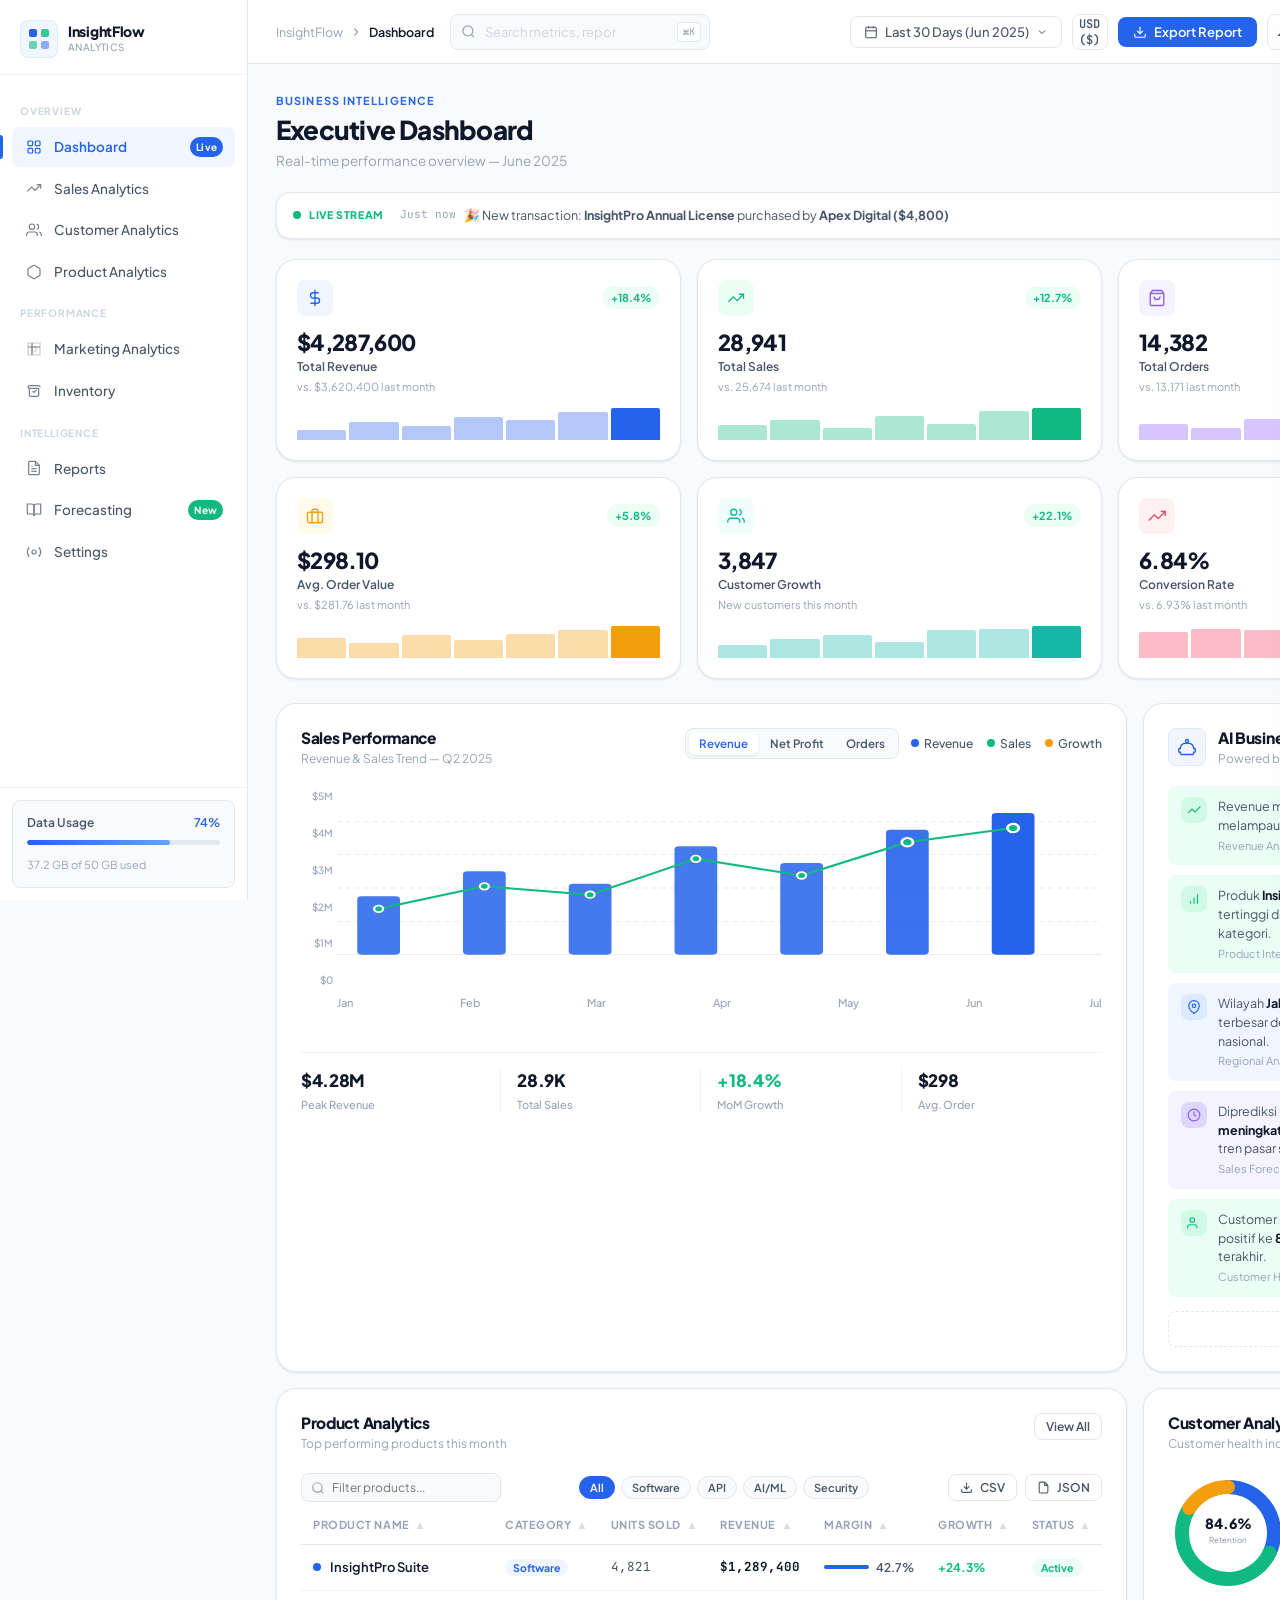
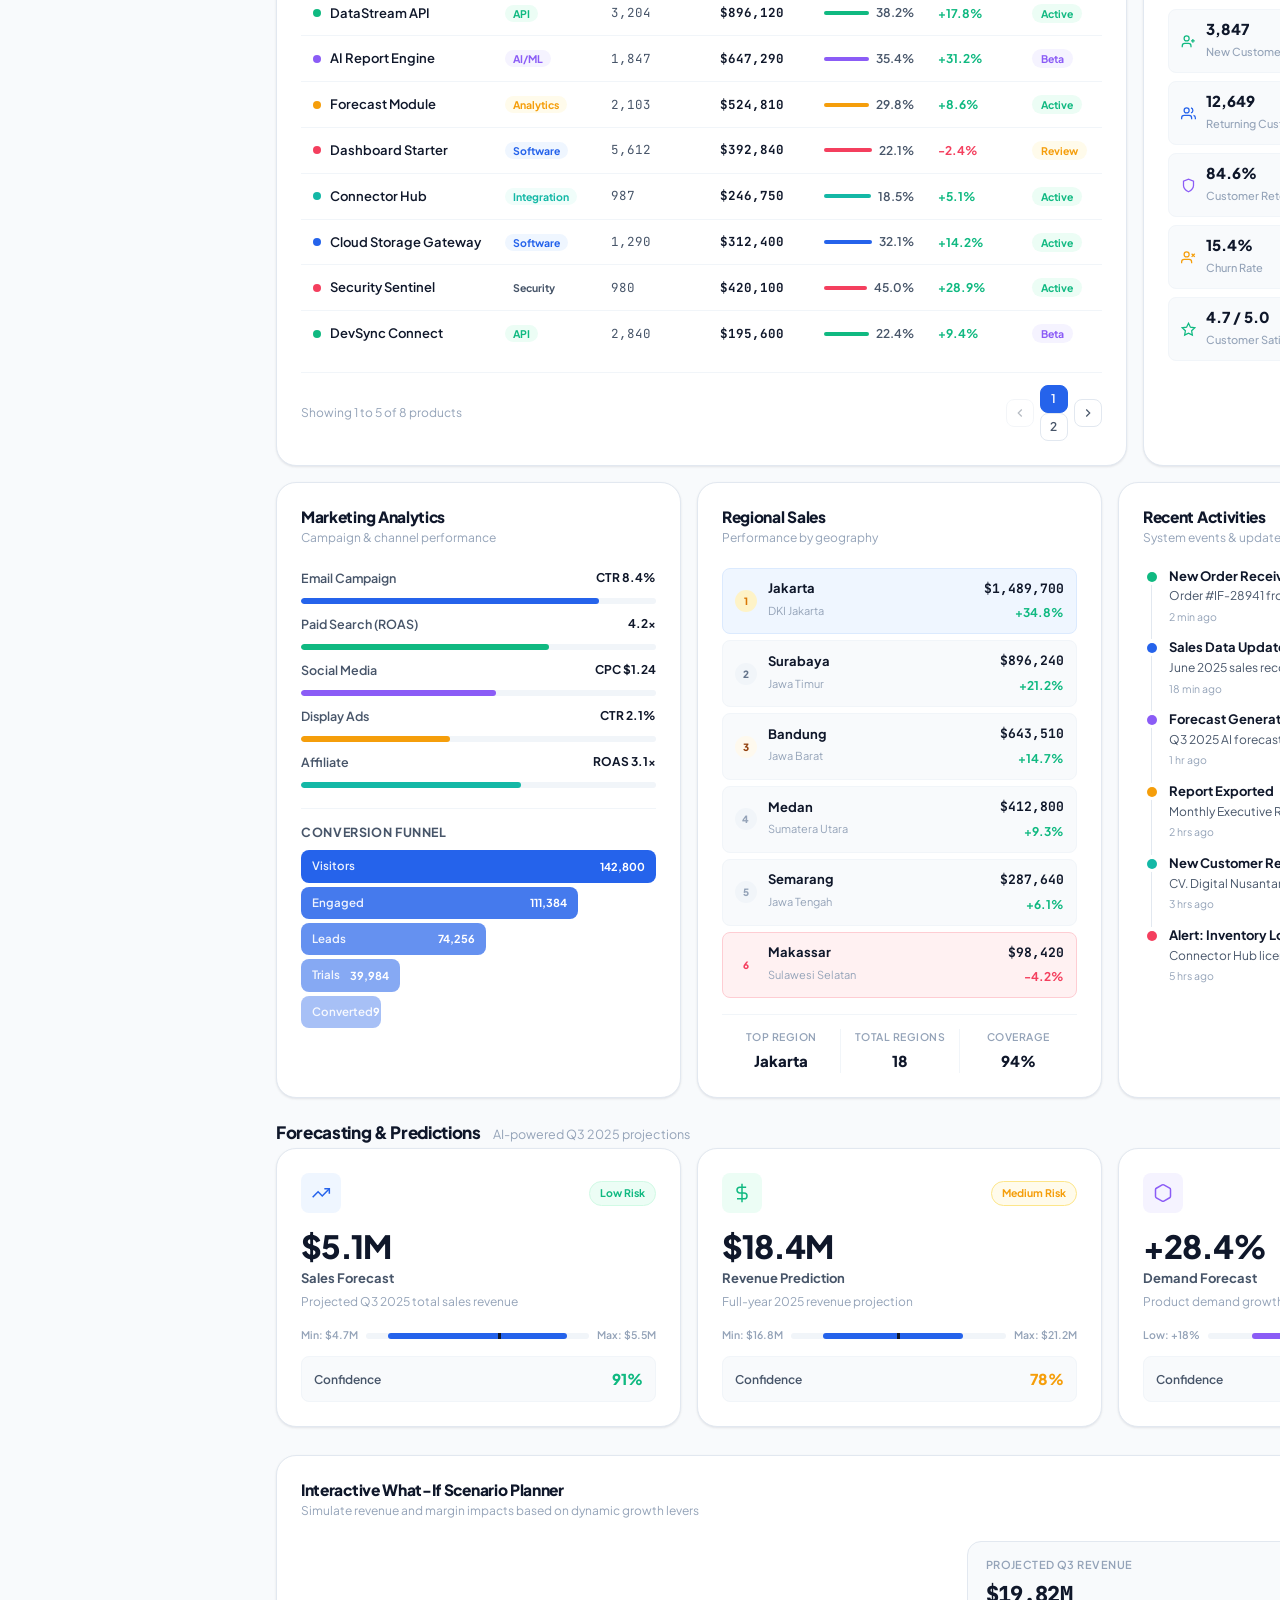
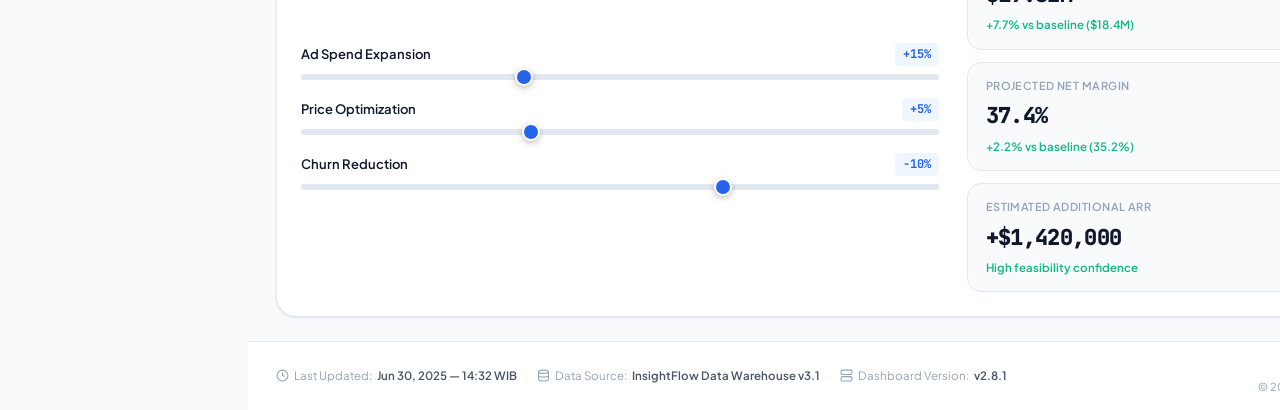
==== commit c3973c2b: "feat(audio): add micro-haptic Web Audio API sound synthesizer for UI feedback" ====
--- a/index.html
+++ b/index.html
@@ -205,6 +205,9 @@
           </div>
         </div>
       </div>
+      <button class="icon-btn audio-btn" id="audioToggleBtn" title="Toggle Sound Effects" aria-label="Toggle Sound Effects">
+        <svg width="16" height="16" viewBox="0 0 24 24" fill="none" stroke="currentColor" stroke-width="1.8"><polygon points="11 5 6 9 2 9 2 15 6 15 11 19 11 5"></polygon><path d="M19.07 4.93a10 10 0 0 1 0 14.14M15.54 8.46a5 5 0 0 1 0 7.07"></path></svg>
+      </button>
       <button class="icon-btn darkmode-btn" title="Toggle Dark Mode">
         <svg width="16" height="16" viewBox="0 0 24 24" fill="none" stroke="currentColor" stroke-width="1.8"><path d="M21 12.79A9 9 0 1 1 11.21 3 7 7 0 0 0 21 12.79z"/></svg>
       </button>
--- a/style.css
+++ b/style.css
@@ -2389,3 +2389,16 @@
   font-weight: 600;
   color: var(--text-primary);
 }
+
+/* ═══════════════════════════════════════════════════════════
+   AUDIO SYNTHESIZER TOGGLE
+═══════════════════════════════════════════════════════════ */
+.audio-btn svg {
+  transition: transform 0.2s cubic-bezier(0.34, 1.56, 0.64, 1), opacity 0.2s ease;
+}
+.audio-btn.muted svg {
+  opacity: 0.35;
+}
+.audio-btn:hover svg {
+  transform: scale(1.08);
+}
